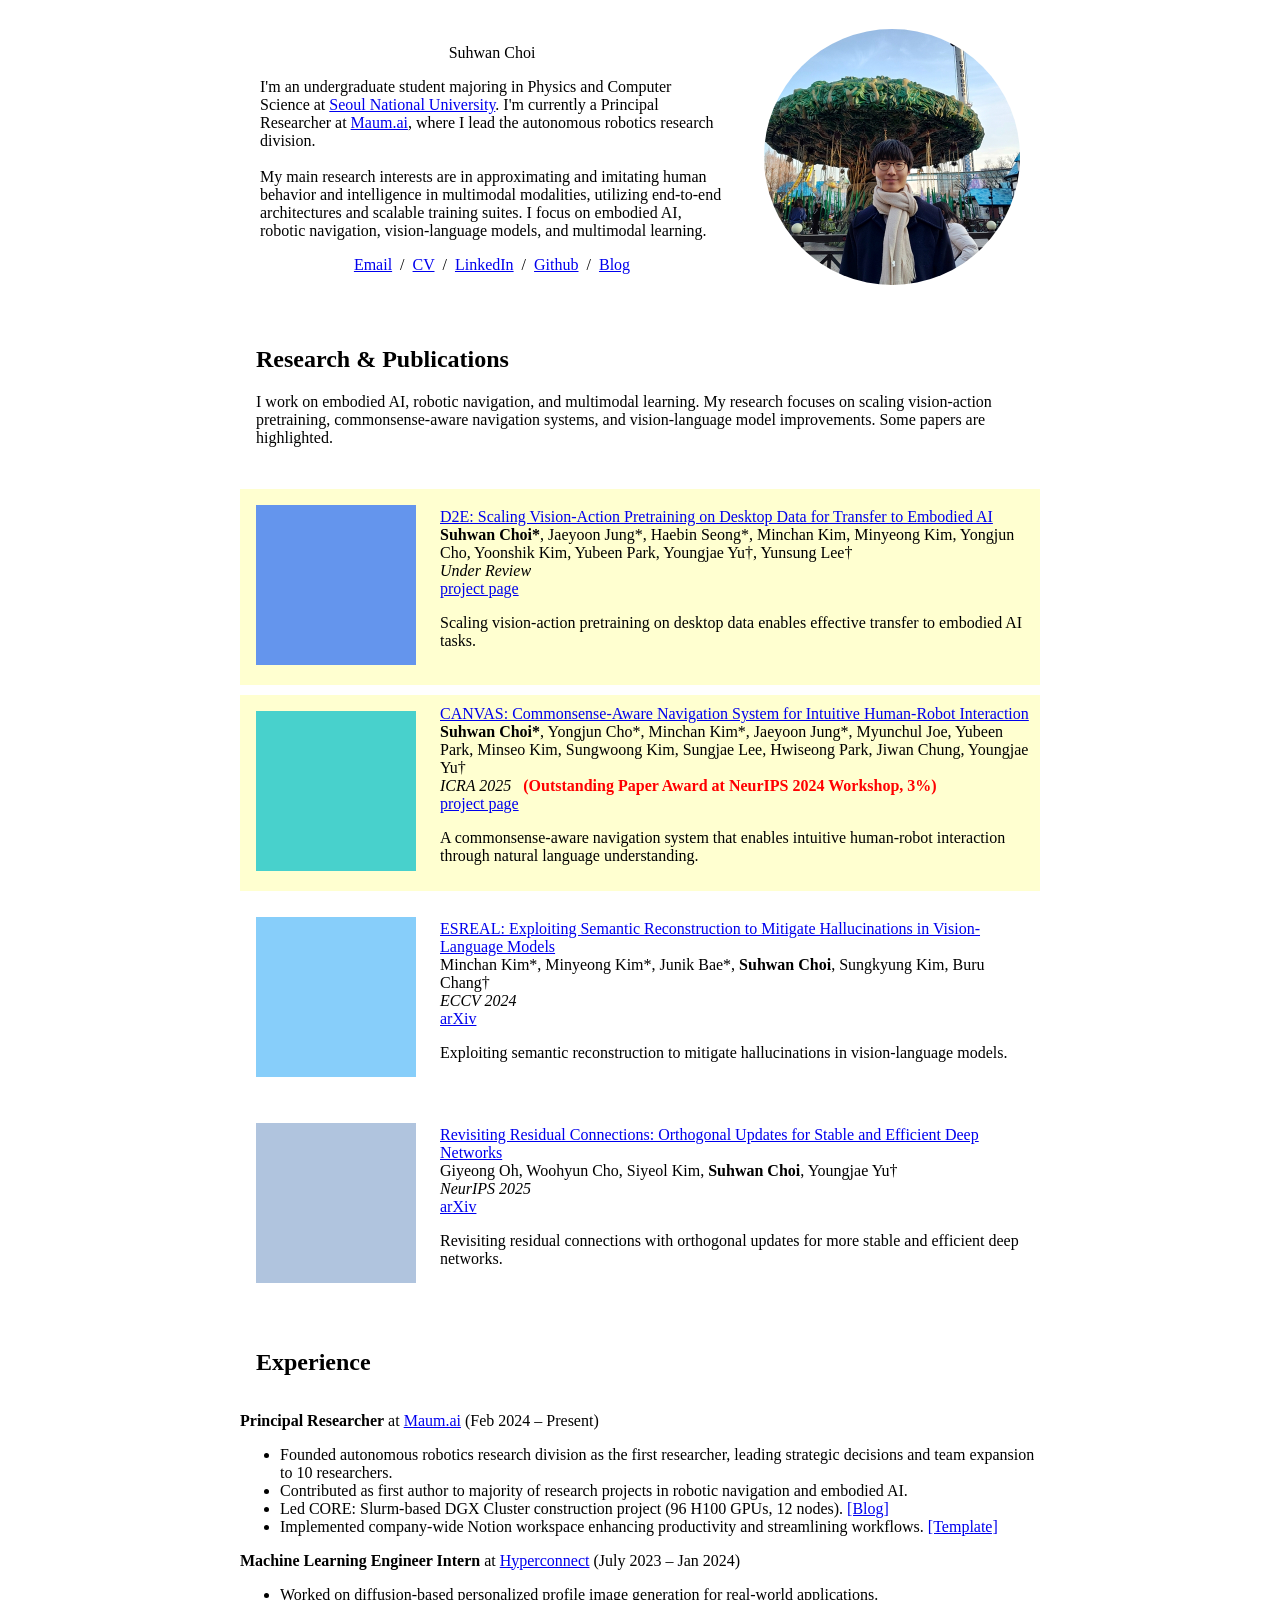
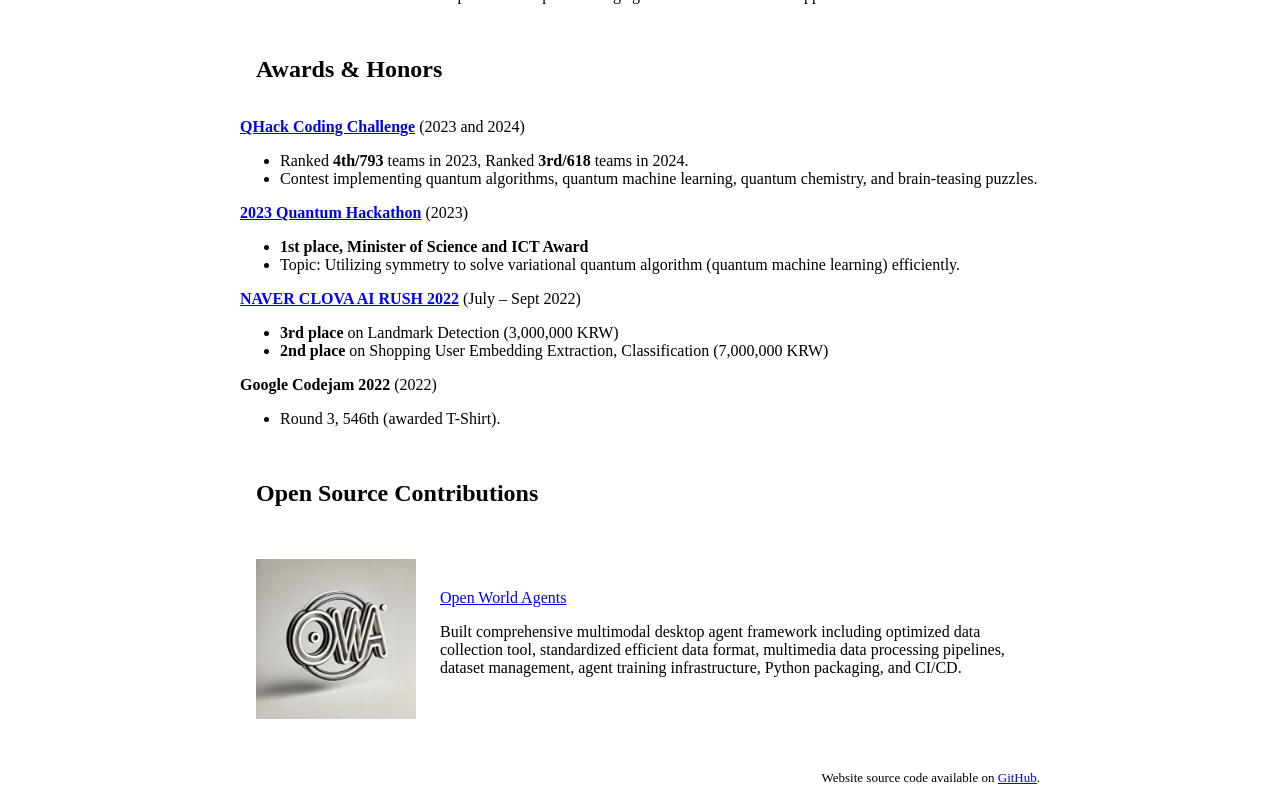
==== index.html @ 8ef985c7 "Initial commit" ====
<!DOCTYPE HTML>
<html lang="en">

<head>
  <meta http-equiv="Content-Type" content="text/html; charset=UTF-8">
  <title>Suhwan Choi</title>
  <meta name="author" content="Suhwan Choi">
  <meta name="viewport" content="width=device-width, initial-scale=1">
  <link rel="shortcut icon" href="images/favicon/favicon.ico" type="image/x-icon">
  <link rel="stylesheet" type="text/css" href="stylesheet.css">
</head>

<body>
  <table
    style="width:100%;max-width:800px;border:0px;border-spacing:0px;border-collapse:separate;margin-right:auto;margin-left:auto;">
    <tbody>
      <tr style="padding:0px">
        <td style="padding:0px">
          <!-- Header Section -->
          <table
            style="width:100%;border:0px;border-spacing:0px;border-collapse:separate;margin-right:auto;margin-left:auto;">
            <tbody>
              <tr style="padding:0px">
                <td style="padding:2.5%;width:63%;vertical-align:middle">
                  <p class="name" style="text-align: center;">Suhwan Choi</p>
                  <p>
                    I'm an undergraduate student majoring in Physics and Computer Science at <a
                      href="https://www.snu.ac.kr/">Seoul National University</a>. I'm currently a Principal Researcher
                    at <a href="https://maum.ai/">Maum.ai</a>, where I lead the autonomous robotics research division.
                    <br><br>
                    My main research interests are in approximating and imitating human behavior and intelligence in
                    multimodal modalities, utilizing end-to-end architectures and scalable training suites. I focus on
                    embodied AI, robotic navigation, vision-language models, and multimodal learning.
                  </p>
                  <p style="text-align:center">
                    <a href="mailto:milkclouds00@gmail.com">Email</a> &nbsp;/&nbsp;
                    <a href="data/suhwan_choi_cv.pdf">CV</a> &nbsp;/&nbsp;
                    <a href="https://www.linkedin.com/in/suhwan-choi-5a0461204/">LinkedIn</a> &nbsp;/&nbsp;
                    <a href="https://github.com/MilkClouds">Github</a> &nbsp;/&nbsp;
                    <a href="https://milkclouds.work">Blog</a>
                  </p>
                </td>
                <td style="padding:2.5%;width:37%;max-width:37%">
                  <a href="images/suhwan_choi.jpg"><img
                      style="width:100%;max-width:100%;object-fit: cover; border-radius: 50%;" alt="profile photo"
                      src="images/suhwan_choi.jpg" class="hoverZoomLink"></a>
                </td>
              </tr>
            </tbody>
          </table>

          <!-- Research Section Header -->
          <table
            style="width:100%;border:0px;border-spacing:0px;border-collapse:separate;margin-right:auto;margin-left:auto;">
            <tbody>
              <tr>
                <td style="padding:16px;width:100%;vertical-align:middle">
                  <h2>Research & Publications</h2>
                  <p>
                    I work on embodied AI, robotic navigation, and multimodal learning. My research focuses on scaling
                    vision-action pretraining, commonsense-aware navigation systems, and vision-language model
                    improvements. Some papers are <span class="highlight">highlighted</span>.
                  </p>
                </td>
              </tr>
            </tbody>
          </table>

          <!-- Publications Table -->
          <table
            style="width:100%;border:0px;border-spacing:0px 10px;border-collapse:separate;margin-right:auto;margin-left:auto;">
            <tbody>

              <!-- D2E Publication -->
              <tr bgcolor="#ffffd0">
                <td style="padding:16px;width:20%;vertical-align:middle">
                  <img src='images/d2e.jpg' width="160" alt="D2E">
                </td>
                <td style="padding:8px;width:80%;vertical-align:middle">
                  <a href="https://worv-ai.github.io/d2e/">
                    <span class="papertitle">D2E: Scaling Vision-Action Pretraining on Desktop Data for Transfer to
                      Embodied AI</span>
                  </a>
                  <br>
                  <strong>Suhwan Choi*</strong>, Jaeyoon Jung*, Haebin Seong*, Minchan Kim, Minyeong Kim, Yongjun Cho,
                  Yoonshik Kim, Yubeen Park, Youngjae Yu†, Yunsung Lee†
                  <br>
                  <em>Under Review</em>
                  <br>
                  <a href="https://worv-ai.github.io/d2e/">project page</a>
                  <p></p>
                  <p>Scaling vision-action pretraining on desktop data enables effective transfer to embodied AI tasks.
                  </p>
                </td>
              </tr>

              <!-- CANVAS Publication -->
              <tr bgcolor="#ffffd0">
                <td style="padding:16px;width:20%;vertical-align:middle">
                  <img src='images/canvas.jpg' width="160" alt="CANVAS">
                </td>
                <td style="padding:8px;width:80%;vertical-align:middle">
                  <a href="https://worv-ai.github.io/canvas/">
                    <span class="papertitle">CANVAS: Commonsense-Aware Navigation System for Intuitive Human-Robot
                      Interaction</span>
                  </a>
                  <br>
                  <strong>Suhwan Choi*</strong>, Yongjun Cho*, Minchan Kim*, Jaeyoon Jung*, Myunchul Joe, Yubeen Park,
                  Minseo Kim, Sungwoong Kim, Sungjae Lee, Hwiseong Park, Jiwan Chung, Youngjae Yu†
                  <br>
                  <em>ICRA 2025</em> &nbsp; <font color="red"><strong>(Outstanding Paper Award at NeurIPS 2024 Workshop,
                      3%)</strong></font>
                  <br>
                  <a href="https://worv-ai.github.io/canvas/">project page</a>
                  <p></p>
                  <p>A commonsense-aware navigation system that enables intuitive human-robot interaction through
                    natural language understanding.</p>
                </td>
              </tr>

              <!-- ESREAL Publication -->
              <tr>
                <td style="padding:16px;width:20%;vertical-align:middle">
                  <img src='images/esreal.jpg' width="160" alt="ESREAL">
                </td>
                <td style="padding:8px;width:80%;vertical-align:middle">
                  <a href="https://arxiv.org/abs/2403.16167">
                    <span class="papertitle">ESREAL: Exploiting Semantic Reconstruction to Mitigate Hallucinations in
                      Vision-Language Models</span>
                  </a>
                  <br>
                  Minchan Kim*, Minyeong Kim*, Junik Bae*, <strong>Suhwan Choi</strong>, Sungkyung Kim, Buru Chang†
                  <br>
                  <em>ECCV 2024</em>
                  <br>
                  <a href="https://arxiv.org/abs/2403.16167">arXiv</a>
                  <p></p>
                  <p>Exploiting semantic reconstruction to mitigate hallucinations in vision-language models.</p>
                </td>
              </tr>

              <!-- Orthogonal Updates Publication -->
              <tr>
                <td style="padding:16px;width:20%;vertical-align:middle">
                  <img src='images/orthogonal.jpg' width="160" alt="Orthogonal Updates">
                </td>
                <td style="padding:8px;width:80%;vertical-align:middle">
                  <a href="https://arxiv.org/abs/2505.11881">
                    <span class="papertitle">Revisiting Residual Connections: Orthogonal Updates for Stable and
                      Efficient Deep Networks</span>
                  </a>
                  <br>
                  Giyeong Oh, Woohyun Cho, Siyeol Kim, <strong>Suhwan Choi</strong>, Youngjae Yu†
                  <br>
                  <em>NeurIPS 2025</em>
                  <br>
                  <a href="https://arxiv.org/abs/2505.11881">arXiv</a>
                  <p></p>
                  <p>Revisiting residual connections with orthogonal updates for more stable and efficient deep
                    networks.</p>
                </td>
              </tr>

            </tbody>
          </table>

          <!-- Experience Section -->
          <table
            style="width:100%;border:0px;border-spacing:0px;border-collapse:separate;margin-right:auto;margin-left:auto;">
            <tbody>
              <tr>
                <td style="padding:16px;width:100%;vertical-align:middle">
                  <h2>Experience</h2>
                </td>
              </tr>
            </tbody>
          </table>

          <table
            style="width:100%;border:0px;border-spacing:0px;border-collapse:separate;margin-right:auto;margin-left:auto;">
            <tbody>
              <tr>
                <td style="padding:0px;width:100%;vertical-align:middle">
                  <strong>Principal Researcher</strong> at <a href="https://maum.ai/">Maum.ai</a> (Feb 2024 – Present)
                  <ul>
                    <li>Founded autonomous robotics research division as the first researcher, leading strategic
                      decisions and team expansion to 10 researchers.</li>
                    <li>Contributed as first author to majority of research projects in robotic navigation and embodied
                      AI.</li>
                    <li>Led CORE: Slurm-based DGX Cluster construction project (96 H100 GPUs, 12 nodes). <a
                        href="https://worv.ghost.io/core-construction/">[Blog]</a></li>
                    <li>Implemented company-wide Notion workspace enhancing productivity and streamlining workflows. <a
                        href="https://milkclouds.notion.site/DBs-template-1816b908318e809e9f93ecbfe7d4ca86">[Template]</a>
                    </li>
                  </ul>
                </td>
              </tr>
              <tr>
                <td style="padding:0px;width:100%;vertical-align:middle">
                  <strong>Machine Learning Engineer Intern</strong> at <a
                    href="https://hyperconnect.com/">Hyperconnect</a> (July 2023 – Jan 2024)
                  <ul>
                    <li>Worked on diffusion-based personalized profile image generation for real-world applications.
                    </li>
                  </ul>
                </td>
              </tr>
            </tbody>
          </table>

          <!-- Awards Section -->
          <table
            style="width:100%;border:0px;border-spacing:0px;border-collapse:separate;margin-right:auto;margin-left:auto;">
            <tbody>
              <tr>
                <td style="padding:16px;width:100%;vertical-align:middle">
                  <h2>Awards & Honors</h2>
                </td>
              </tr>
            </tbody>
          </table>

          <table
            style="width:100%;border:0px;border-spacing:0px;border-collapse:separate;margin-right:auto;margin-left:auto;">
            <tbody>
              <tr>
                <td style="padding:0px;width:100%;vertical-align:middle">
                  <strong><a href="https://qhack.ai">QHack Coding Challenge</a></strong> (2023 and 2024)
                  <ul>
                    <li>Ranked <strong>4th/793</strong> teams in 2023, Ranked <strong>3rd/618</strong> teams in 2024.
                    </li>
                    <li>Contest implementing quantum algorithms, quantum machine learning, quantum chemistry, and
                      brain-teasing puzzles.</li>
                  </ul>
                </td>
              </tr>
              <tr>
                <td style="padding:0px;width:100%;vertical-align:middle">
                  <strong><a href="https://qhackathon.kr/">2023 Quantum Hackathon</a></strong> (2023)
                  <ul>
                    <li><strong>1st place, Minister of Science and ICT Award</strong></li>
                    <li>Topic: Utilizing symmetry to solve variational quantum algorithm (quantum machine learning)
                      efficiently.</li>
                  </ul>
                </td>
              </tr>
              <tr>
                <td style="padding:0px;width:100%;vertical-align:middle">
                  <strong><a href="https://campaign.naver.com/clova_airush/">NAVER CLOVA AI RUSH 2022</a></strong> (July
                  – Sept 2022)
                  <ul>
                    <li><strong>3rd place</strong> on Landmark Detection (3,000,000 KRW)</li>
                    <li><strong>2nd place</strong> on Shopping User Embedding Extraction, Classification (7,000,000 KRW)
                    </li>
                  </ul>
                </td>
              </tr>
              <tr>
                <td style="padding:0px;width:100%;vertical-align:middle">
                  <strong>Google Codejam 2022</strong> (2022)
                  <ul>
                    <li>Round 3, 546th (awarded T-Shirt).</li>
                  </ul>
                </td>
              </tr>
            </tbody>
          </table>

          <!-- Open Source Contributions Section -->
          <table
            style="width:100%;border:0px;border-spacing:0px;border-collapse:separate;margin-right:auto;margin-left:auto;">
            <tbody>
              <tr>
                <td style="padding:16px;width:100%;vertical-align:middle">
                  <h2>Open Source Contributions</h2>
                </td>
              </tr>
            </tbody>
          </table>

          <table
            style="width:100%;border:0px;border-spacing:0px;border-collapse:separate;margin-right:auto;margin-left:auto;">
            <tbody>
              <tr>
                <td style="padding:16px;width:20%;vertical-align:middle">
                  <a href="https://github.com/open-world-agents"><img src='images/owa-logo.jpg' width="160"
                      alt="Open World Agents"></a>
                </td>
                <td style="padding:8px;width:80%;vertical-align:middle">
                  <a href="https://github.com/open-world-agents">
                    <span class="papertitle">Open World Agents</span>
                  </a>
                  <br>
                  <p>Built comprehensive multimodal desktop agent framework including optimized data collection tool,
                    standardized efficient data format, multimedia data processing pipelines, dataset management, agent
                    training infrastructure, Python packaging, and CI/CD.</p>
                </td>
              </tr>
            </tbody>
          </table>



          <!-- Footer -->
          <table
            style="width:100%;border:0px;border-spacing:0px;border-collapse:separate;margin-right:auto;margin-left:auto;">
            <tbody>
              <tr>
                <td style="padding:0px">
                  <br>
                  <p style="text-align:right;font-size:small;">
                    Website source code available on <a href="https://github.com/MilkClouds/suhwanchoi.me">GitHub</a>.
                  </p>
                </td>
              </tr>
            </tbody>
          </table>

        </td>
      </tr>
    </tbody>
  </table>
</body>

</html>
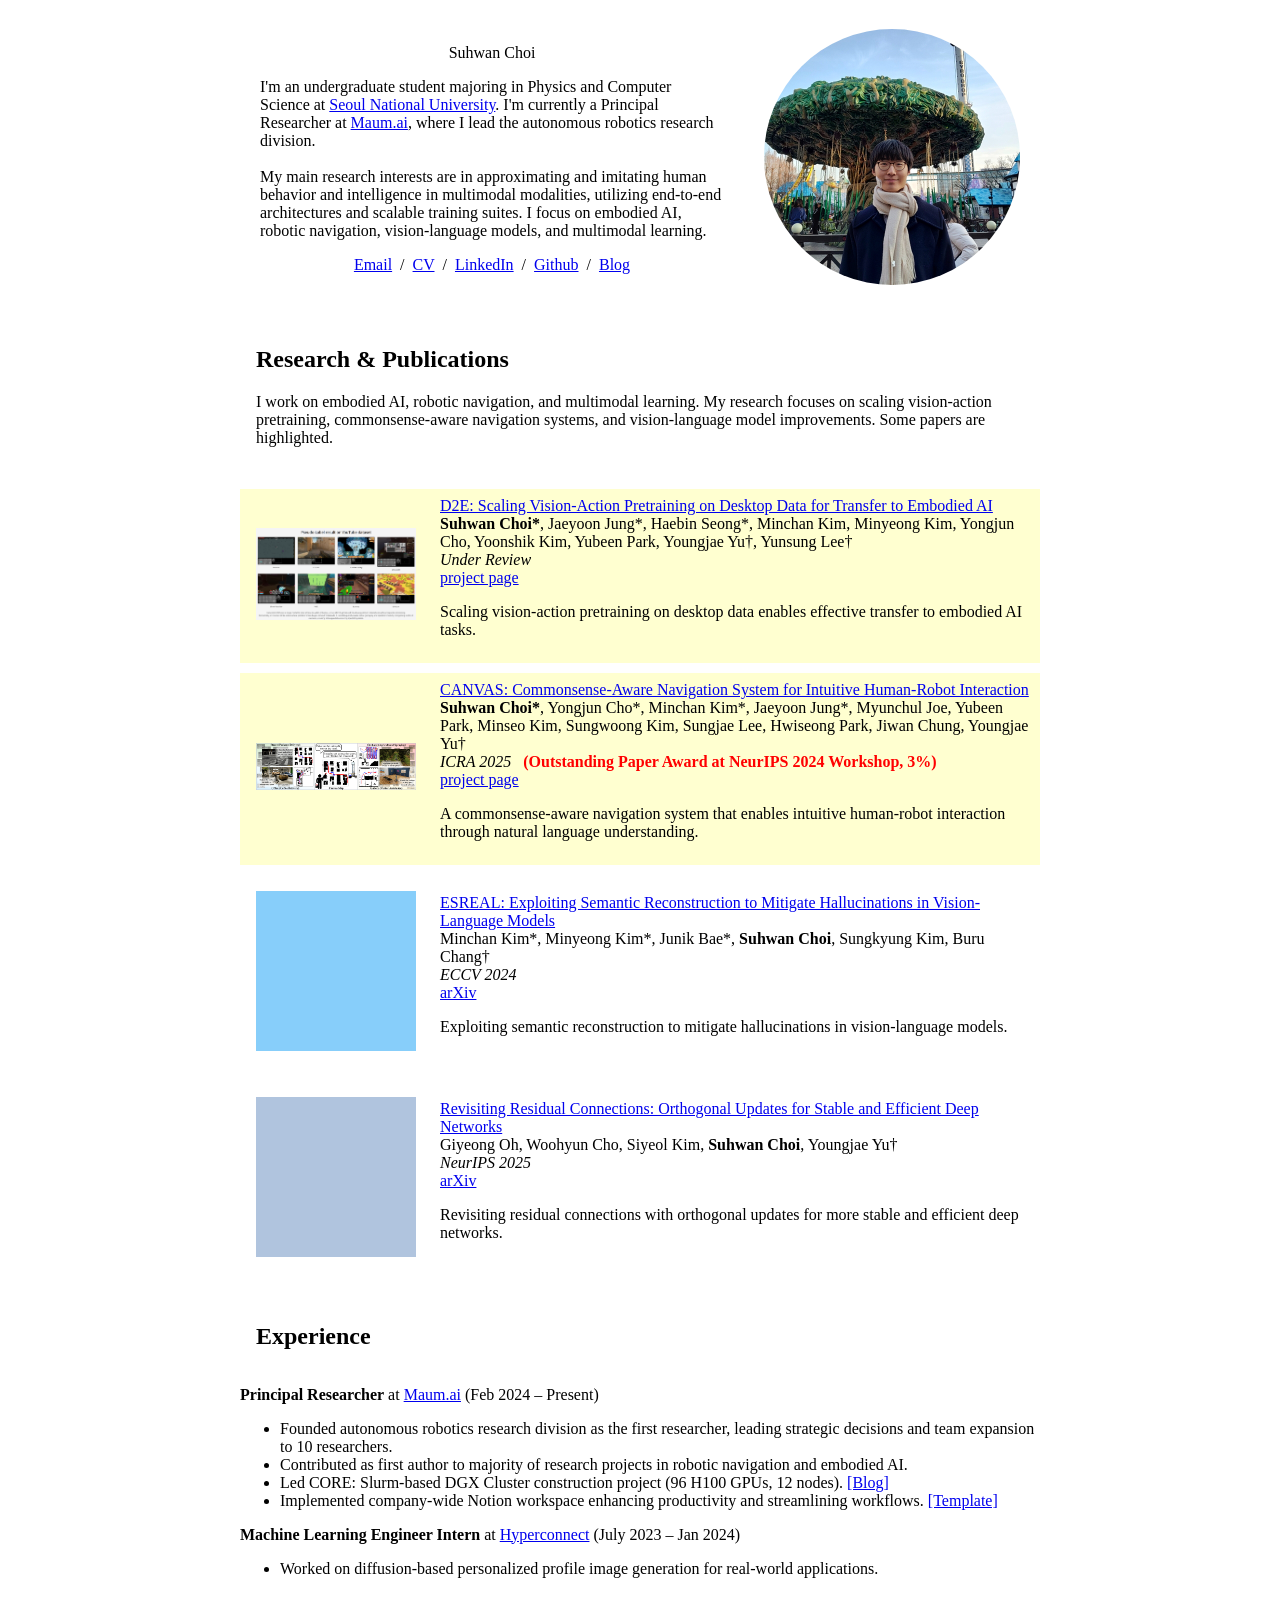
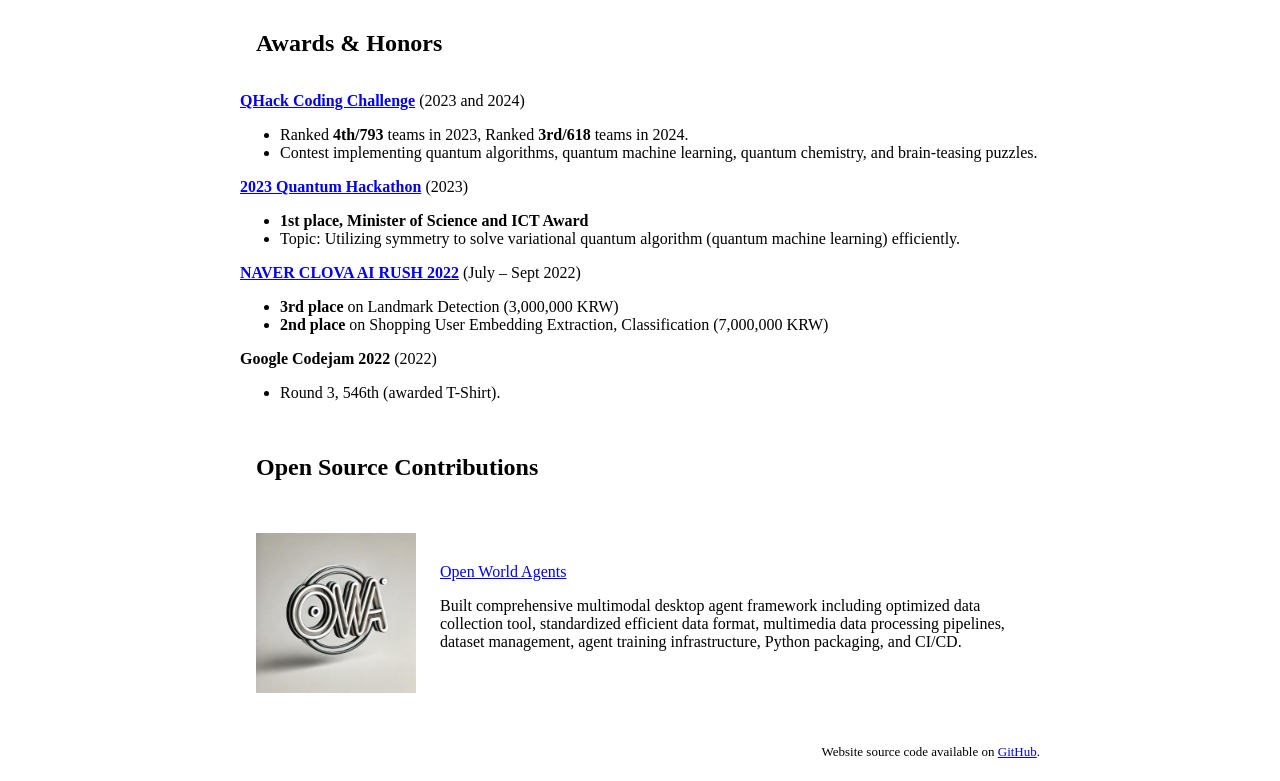
==== commit 995f83aa: "Add new media files and update image references in index.html" ====
--- a/index.html
+++ b/index.html
@@ -74,7 +74,7 @@
               <!-- D2E Publication -->
               <tr bgcolor="#ffffd0">
                 <td style="padding:16px;width:20%;vertical-align:middle">
-                  <img src='images/d2e.jpg' width="160" alt="D2E">
+                  <img src='images/d2e.png' width="160" alt="D2E">
                 </td>
                 <td style="padding:8px;width:80%;vertical-align:middle">
                   <a href="https://worv-ai.github.io/d2e/">
@@ -97,7 +97,7 @@
               <!-- CANVAS Publication -->
               <tr bgcolor="#ffffd0">
                 <td style="padding:16px;width:20%;vertical-align:middle">
-                  <img src='images/canvas.jpg' width="160" alt="CANVAS">
+                  <img src='images/canvas.png' width="160" alt="CANVAS">
                 </td>
                 <td style="padding:8px;width:80%;vertical-align:middle">
                   <a href="https://worv-ai.github.io/canvas/">
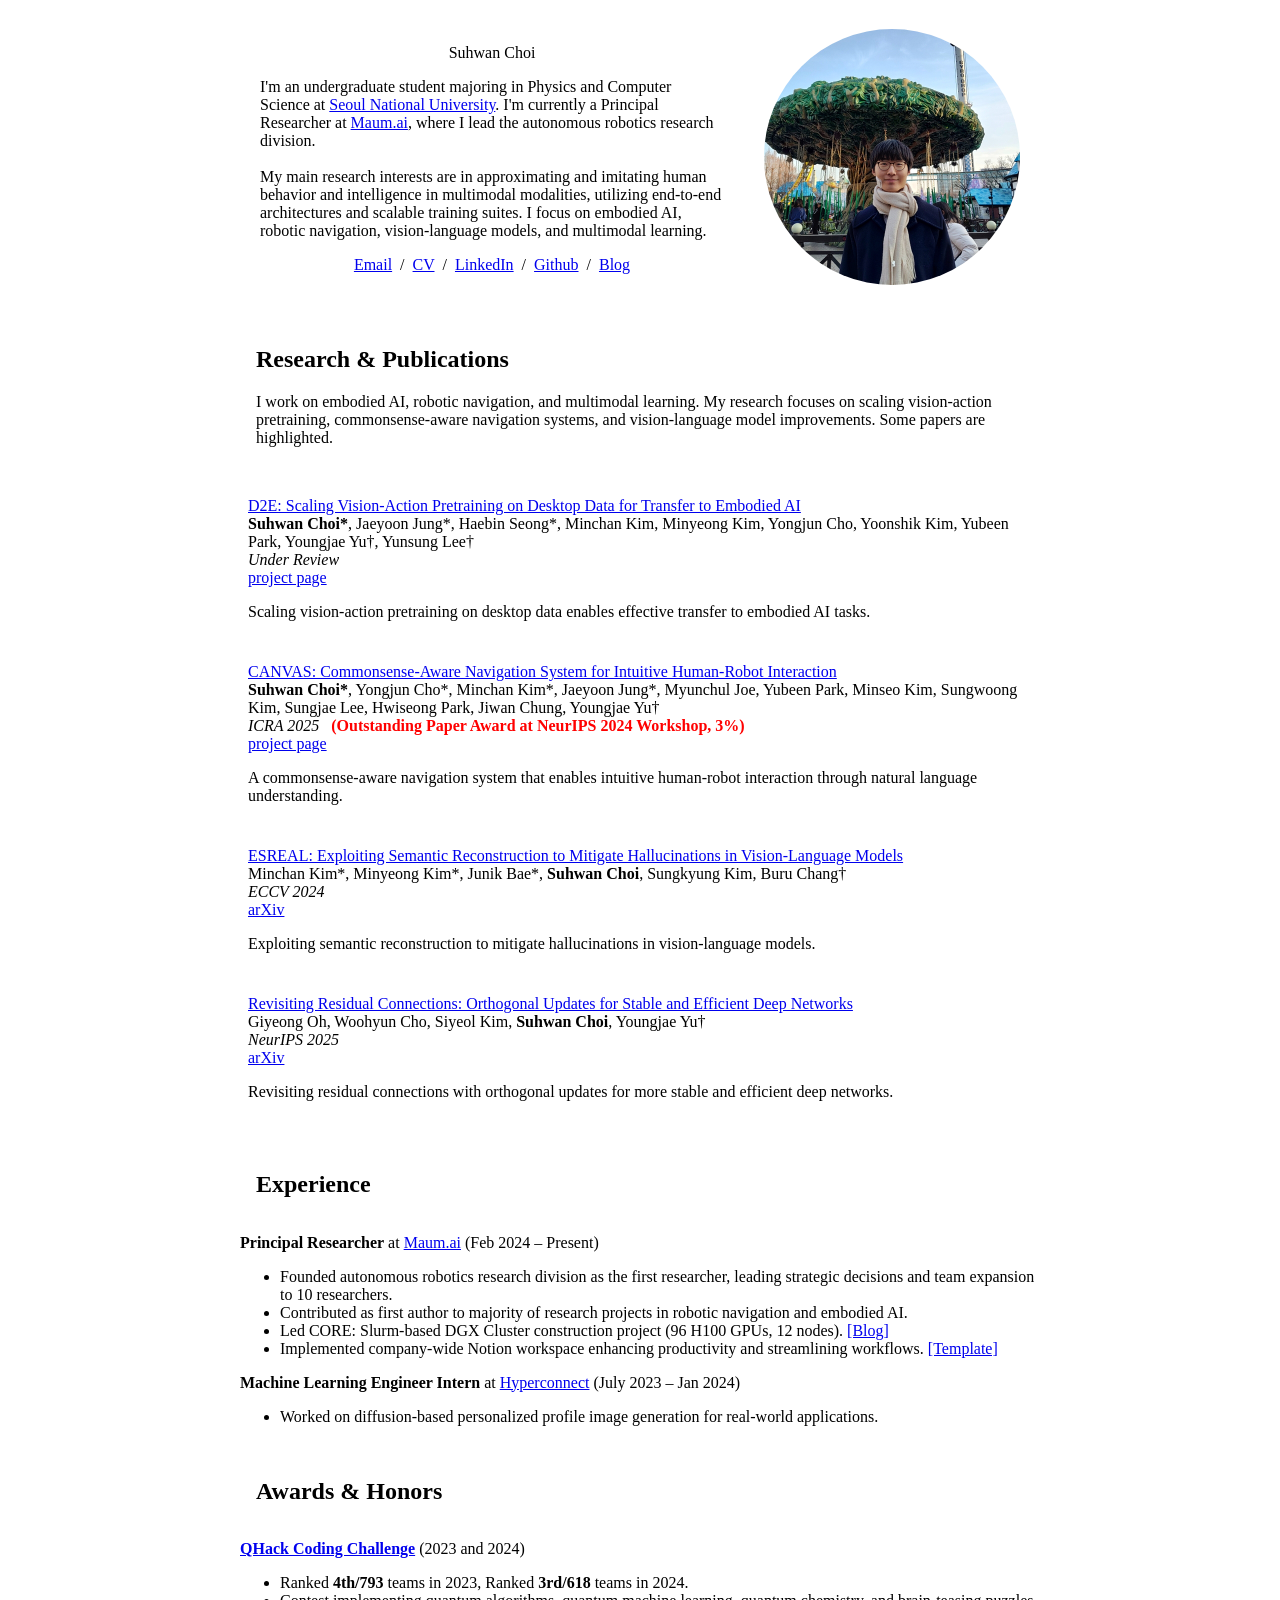
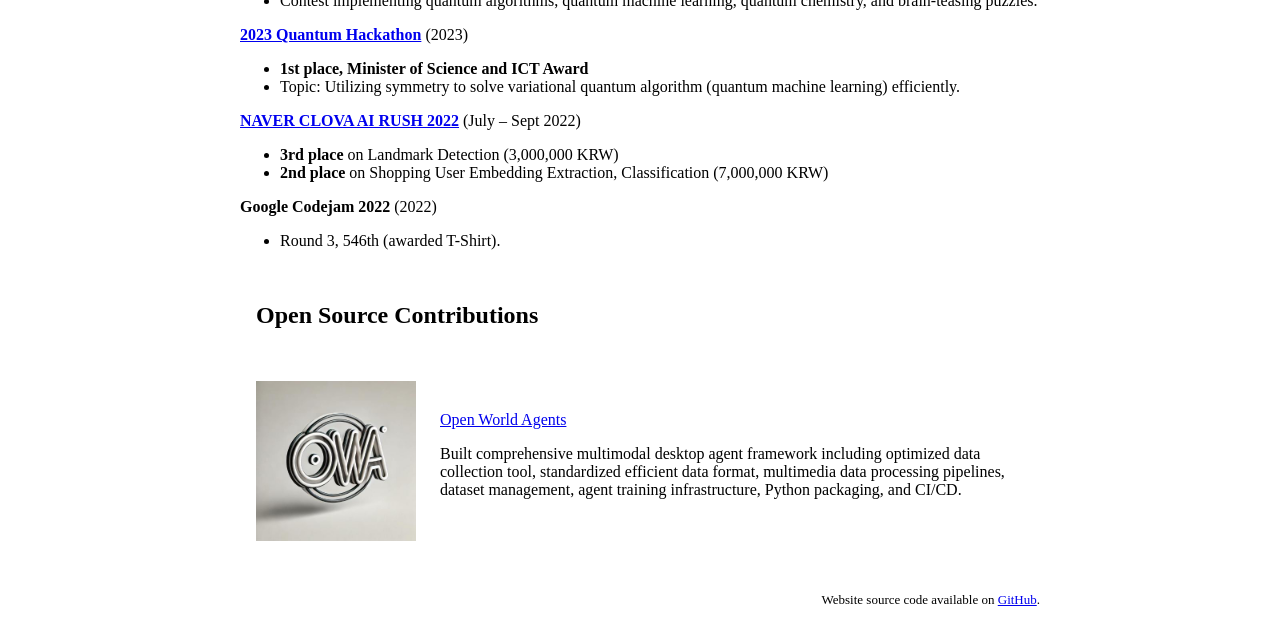
==== commit 2c42fccd: "Refactor publication table layout for improved readability" ====
--- a/index.html
+++ b/index.html
@@ -72,11 +72,8 @@
             <tbody>
 
               <!-- D2E Publication -->
-              <tr bgcolor="#ffffd0">
-                <td style="padding:16px;width:20%;vertical-align:middle">
-                  <img src='images/d2e.png' width="160" alt="D2E">
-                </td>
-                <td style="padding:8px;width:80%;vertical-align:middle">
+              <tr>
+                <td style="padding:8px;width:100%;vertical-align:middle">
                   <a href="https://worv-ai.github.io/d2e/">
                     <span class="papertitle">D2E: Scaling Vision-Action Pretraining on Desktop Data for Transfer to
                       Embodied AI</span>
@@ -95,11 +92,8 @@
               </tr>
 
               <!-- CANVAS Publication -->
-              <tr bgcolor="#ffffd0">
-                <td style="padding:16px;width:20%;vertical-align:middle">
-                  <img src='images/canvas.png' width="160" alt="CANVAS">
-                </td>
-                <td style="padding:8px;width:80%;vertical-align:middle">
+              <tr>
+                <td style="padding:8px;width:100%;vertical-align:middle">
                   <a href="https://worv-ai.github.io/canvas/">
                     <span class="papertitle">CANVAS: Commonsense-Aware Navigation System for Intuitive Human-Robot
                       Interaction</span>
@@ -120,10 +114,7 @@
 
               <!-- ESREAL Publication -->
               <tr>
-                <td style="padding:16px;width:20%;vertical-align:middle">
-                  <img src='images/esreal.jpg' width="160" alt="ESREAL">
-                </td>
-                <td style="padding:8px;width:80%;vertical-align:middle">
+                <td style="padding:8px;width:100%;vertical-align:middle">
                   <a href="https://arxiv.org/abs/2403.16167">
                     <span class="papertitle">ESREAL: Exploiting Semantic Reconstruction to Mitigate Hallucinations in
                       Vision-Language Models</span>
@@ -141,10 +132,7 @@
 
               <!-- Orthogonal Updates Publication -->
               <tr>
-                <td style="padding:16px;width:20%;vertical-align:middle">
-                  <img src='images/orthogonal.jpg' width="160" alt="Orthogonal Updates">
-                </td>
-                <td style="padding:8px;width:80%;vertical-align:middle">
+                <td style="padding:8px;width:100%;vertical-align:middle">
                   <a href="https://arxiv.org/abs/2505.11881">
                     <span class="papertitle">Revisiting Residual Connections: Orthogonal Updates for Stable and
                       Efficient Deep Networks</span>
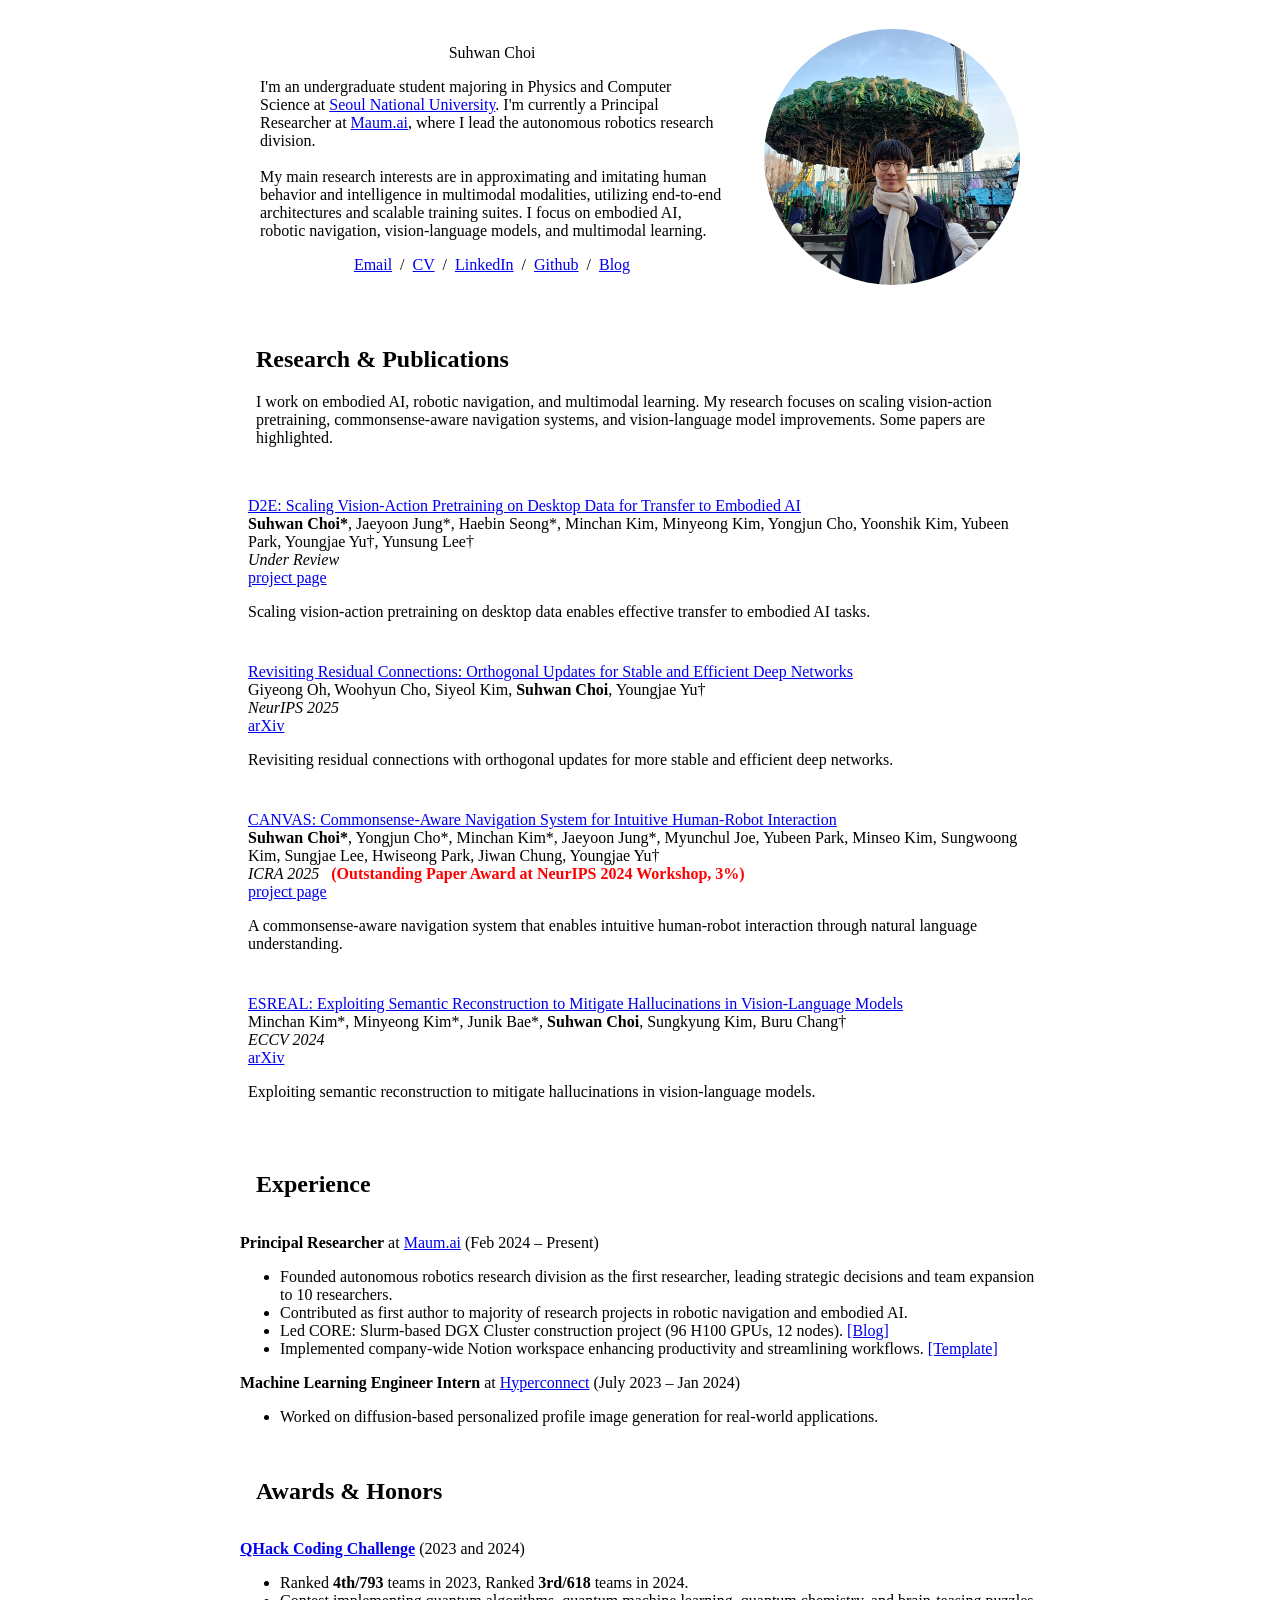
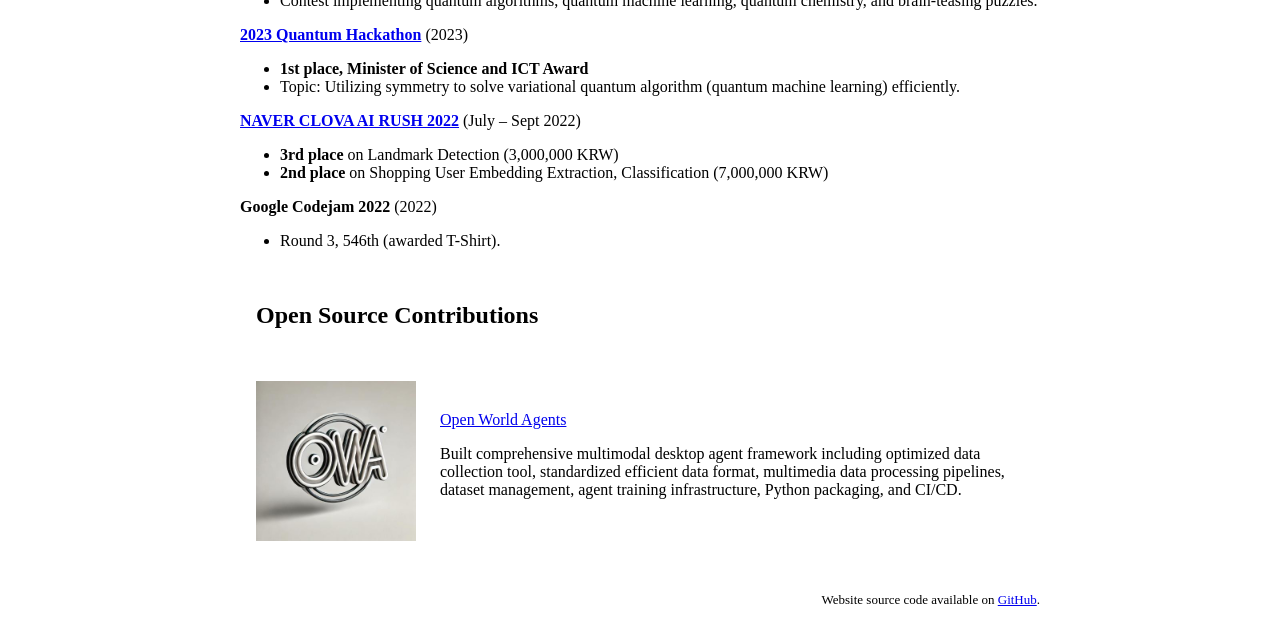
==== commit 9f7a3975: "Add Orthogonal Updates publication to the publications table" ====
--- a/index.html
+++ b/index.html
@@ -91,6 +91,25 @@
                 </td>
               </tr>
 
+              <!-- Orthogonal Updates Publication -->
+              <tr>
+                <td style="padding:8px;width:100%;vertical-align:middle">
+                  <a href="https://arxiv.org/abs/2505.11881">
+                    <span class="papertitle">Revisiting Residual Connections: Orthogonal Updates for Stable and
+                      Efficient Deep Networks</span>
+                  </a>
+                  <br>
+                  Giyeong Oh, Woohyun Cho, Siyeol Kim, <strong>Suhwan Choi</strong>, Youngjae Yu†
+                  <br>
+                  <em>NeurIPS 2025</em>
+                  <br>
+                  <a href="https://arxiv.org/abs/2505.11881">arXiv</a>
+                  <p></p>
+                  <p>Revisiting residual connections with orthogonal updates for more stable and efficient deep
+                    networks.</p>
+                </td>
+              </tr>
+
               <!-- CANVAS Publication -->
               <tr>
                 <td style="padding:8px;width:100%;vertical-align:middle">
@@ -127,25 +146,6 @@
                   <a href="https://arxiv.org/abs/2403.16167">arXiv</a>
                   <p></p>
                   <p>Exploiting semantic reconstruction to mitigate hallucinations in vision-language models.</p>
-                </td>
-              </tr>
-
-              <!-- Orthogonal Updates Publication -->
-              <tr>
-                <td style="padding:8px;width:100%;vertical-align:middle">
-                  <a href="https://arxiv.org/abs/2505.11881">
-                    <span class="papertitle">Revisiting Residual Connections: Orthogonal Updates for Stable and
-                      Efficient Deep Networks</span>
-                  </a>
-                  <br>
-                  Giyeong Oh, Woohyun Cho, Siyeol Kim, <strong>Suhwan Choi</strong>, Youngjae Yu†
-                  <br>
-                  <em>NeurIPS 2025</em>
-                  <br>
-                  <a href="https://arxiv.org/abs/2505.11881">arXiv</a>
-                  <p></p>
-                  <p>Revisiting residual connections with orthogonal updates for more stable and efficient deep
-                    networks.</p>
                 </td>
               </tr>
 
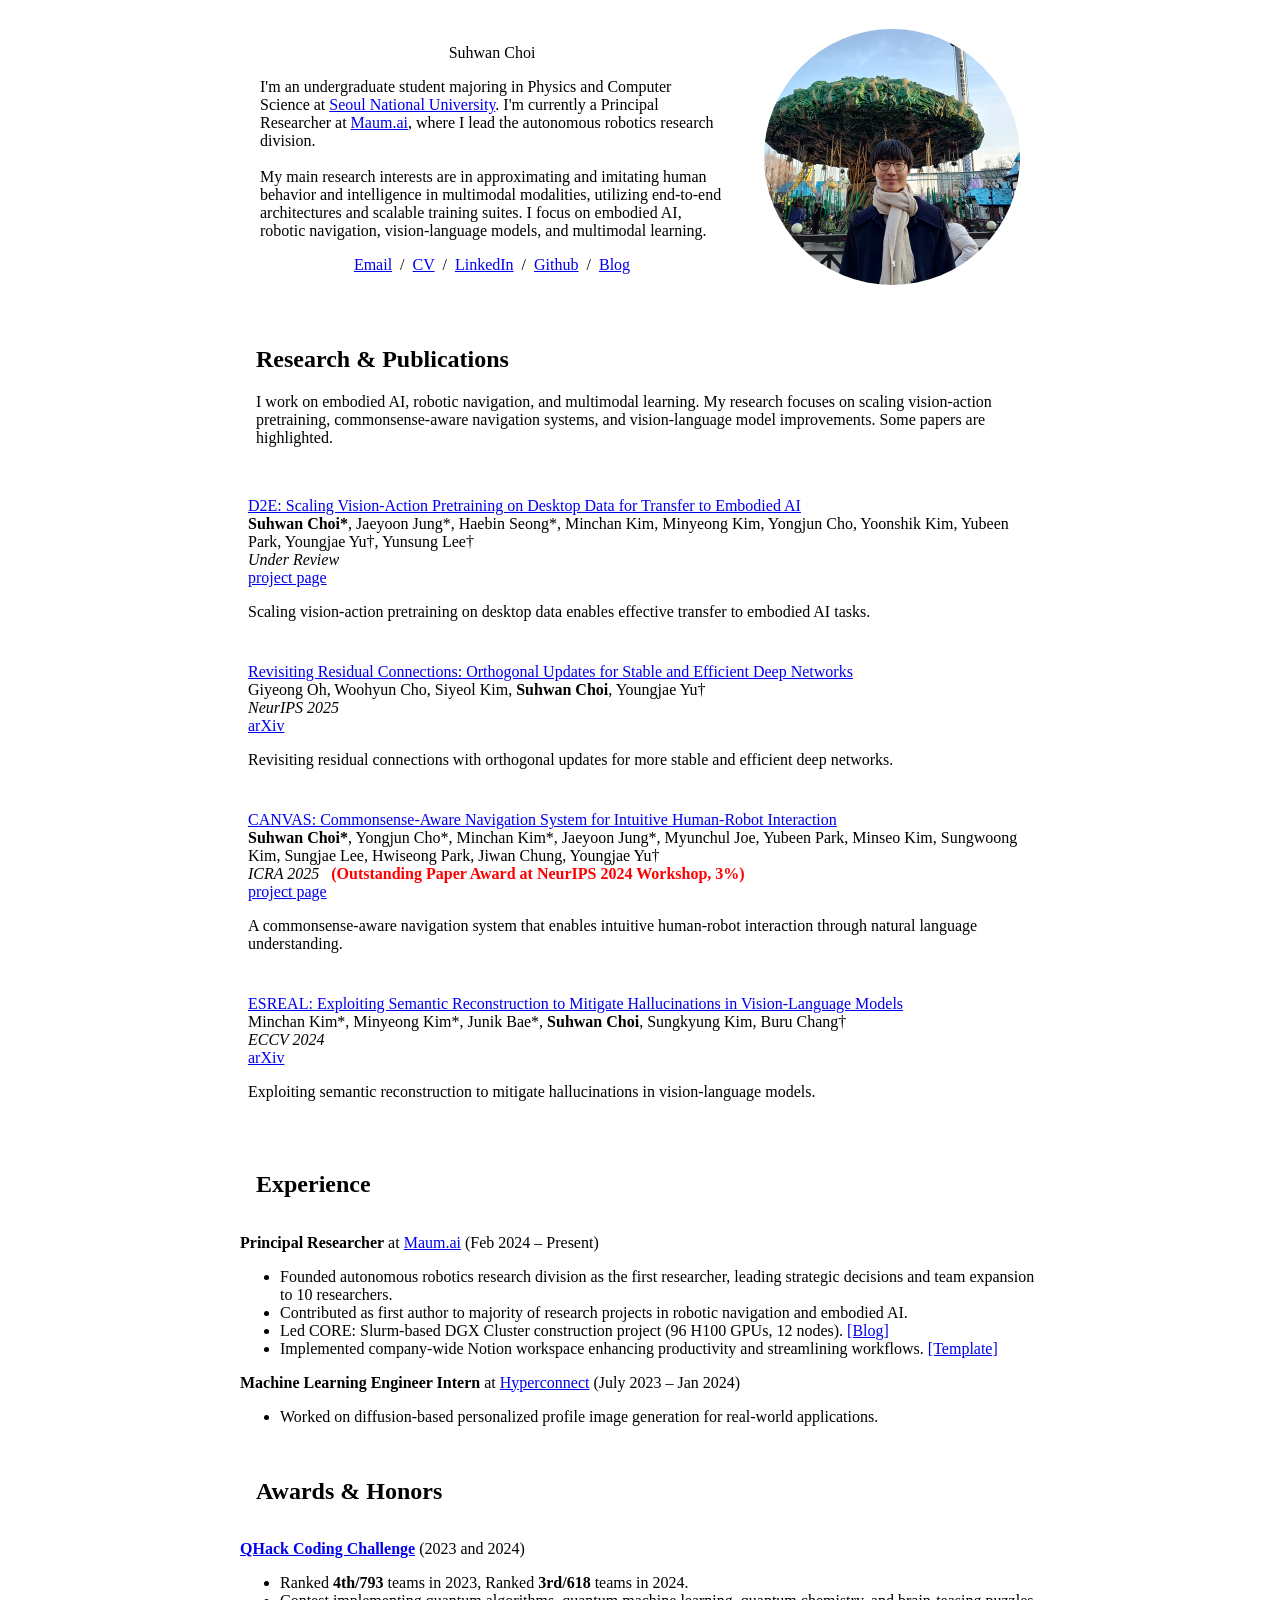
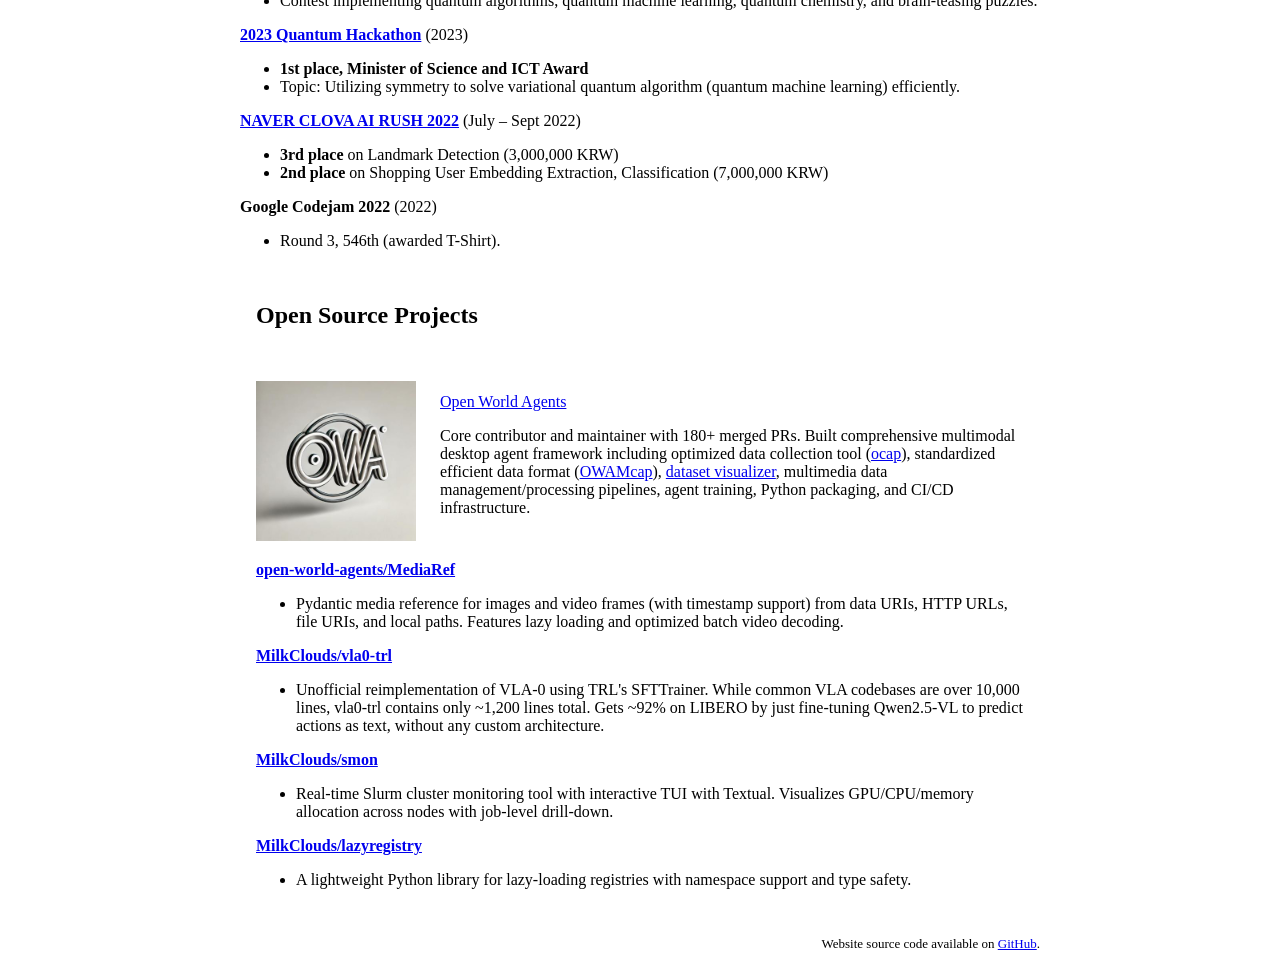
==== commit 6ed36a84: "Update Open Source section in CV: rename header and add detailed project contributions" ====
--- a/index.html
+++ b/index.html
@@ -254,13 +254,13 @@
             </tbody>
           </table>
 
-          <!-- Open Source Contributions Section -->
+          <!-- Open Source Section -->
           <table
             style="width:100%;border:0px;border-spacing:0px;border-collapse:separate;margin-right:auto;margin-left:auto;">
             <tbody>
               <tr>
                 <td style="padding:16px;width:100%;vertical-align:middle">
-                  <h2>Open Source Contributions</h2>
+                  <h2>Open Source Projects</h2>
                 </td>
               </tr>
             </tbody>
@@ -279,15 +279,63 @@
                     <span class="papertitle">Open World Agents</span>
                   </a>
                   <br>
-                  <p>Built comprehensive multimodal desktop agent framework including optimized data collection tool,
-                    standardized efficient data format, multimedia data processing pipelines, dataset management, agent
-                    training infrastructure, Python packaging, and CI/CD.</p>
-                </td>
-              </tr>
-            </tbody>
-          </table>
-
-
+                  <p>Core contributor and maintainer with 180+ merged PRs. Built comprehensive multimodal desktop agent
+                    framework including optimized data collection tool (<a
+                      href="https://github.com/open-world-agents/ocap">ocap</a>), standardized efficient data format (<a
+                      href="https://open-world-agents.github.io/open-world-agents/data/technical-reference/format-guide/">OWAMcap</a>),
+                    <a href="https://github.com/open-world-agents/owa-dataset-visualizer">dataset visualizer</a>,
+                    multimedia data management/processing pipelines, agent training, Python packaging, and CI/CD
+                    infrastructure.
+                  </p>
+                </td>
+              </tr>
+            </tbody>
+          </table>
+
+          <table
+            style="width:100%;border:0px;border-spacing:0px;border-collapse:separate;margin-right:auto;margin-left:auto;">
+            <tbody>
+              <tr>
+                <td style="padding:0px 16px;width:100%;vertical-align:middle">
+                  <strong><a
+                      href="https://github.com/open-world-agents/MediaRef">open-world-agents/MediaRef</a></strong>
+                  <ul>
+                    <li>Pydantic media reference for images and video frames (with timestamp support) from data URIs,
+                      HTTP URLs, file URIs, and local paths. Features lazy loading and optimized batch video decoding.
+                    </li>
+                  </ul>
+                </td>
+              </tr>
+              <tr>
+                <td style="padding:0px 16px;width:100%;vertical-align:middle">
+                  <strong><a href="https://github.com/MilkClouds/vla0-trl">MilkClouds/vla0-trl</a></strong>
+                  <ul>
+                    <li>Unofficial reimplementation of VLA-0 using TRL's SFTTrainer. While common VLA codebases are over
+                      10,000 lines, vla0-trl contains only ~1,200 lines total. Gets ~92% on LIBERO by just fine-tuning
+                      Qwen2.5-VL to predict actions as text, without any custom architecture.</li>
+                  </ul>
+                </td>
+              </tr>
+              <tr>
+                <td style="padding:0px 16px;width:100%;vertical-align:middle">
+                  <strong><a href="https://github.com/MilkClouds/smon">MilkClouds/smon</a></strong>
+                  <ul>
+                    <li>Real-time Slurm cluster monitoring tool with interactive TUI with Textual. Visualizes
+                      GPU/CPU/memory allocation across nodes with job-level drill-down.</li>
+                  </ul>
+                </td>
+              </tr>
+              <tr>
+                <td style="padding:0px 16px;width:100%;vertical-align:middle">
+                  <strong><a href="https://github.com/MilkClouds/lazyregistry">MilkClouds/lazyregistry</a></strong>
+                  <ul>
+                    <li>A lightweight Python library for lazy-loading registries with namespace support and type safety.
+                    </li>
+                  </ul>
+                </td>
+              </tr>
+            </tbody>
+          </table>
 
           <!-- Footer -->
           <table
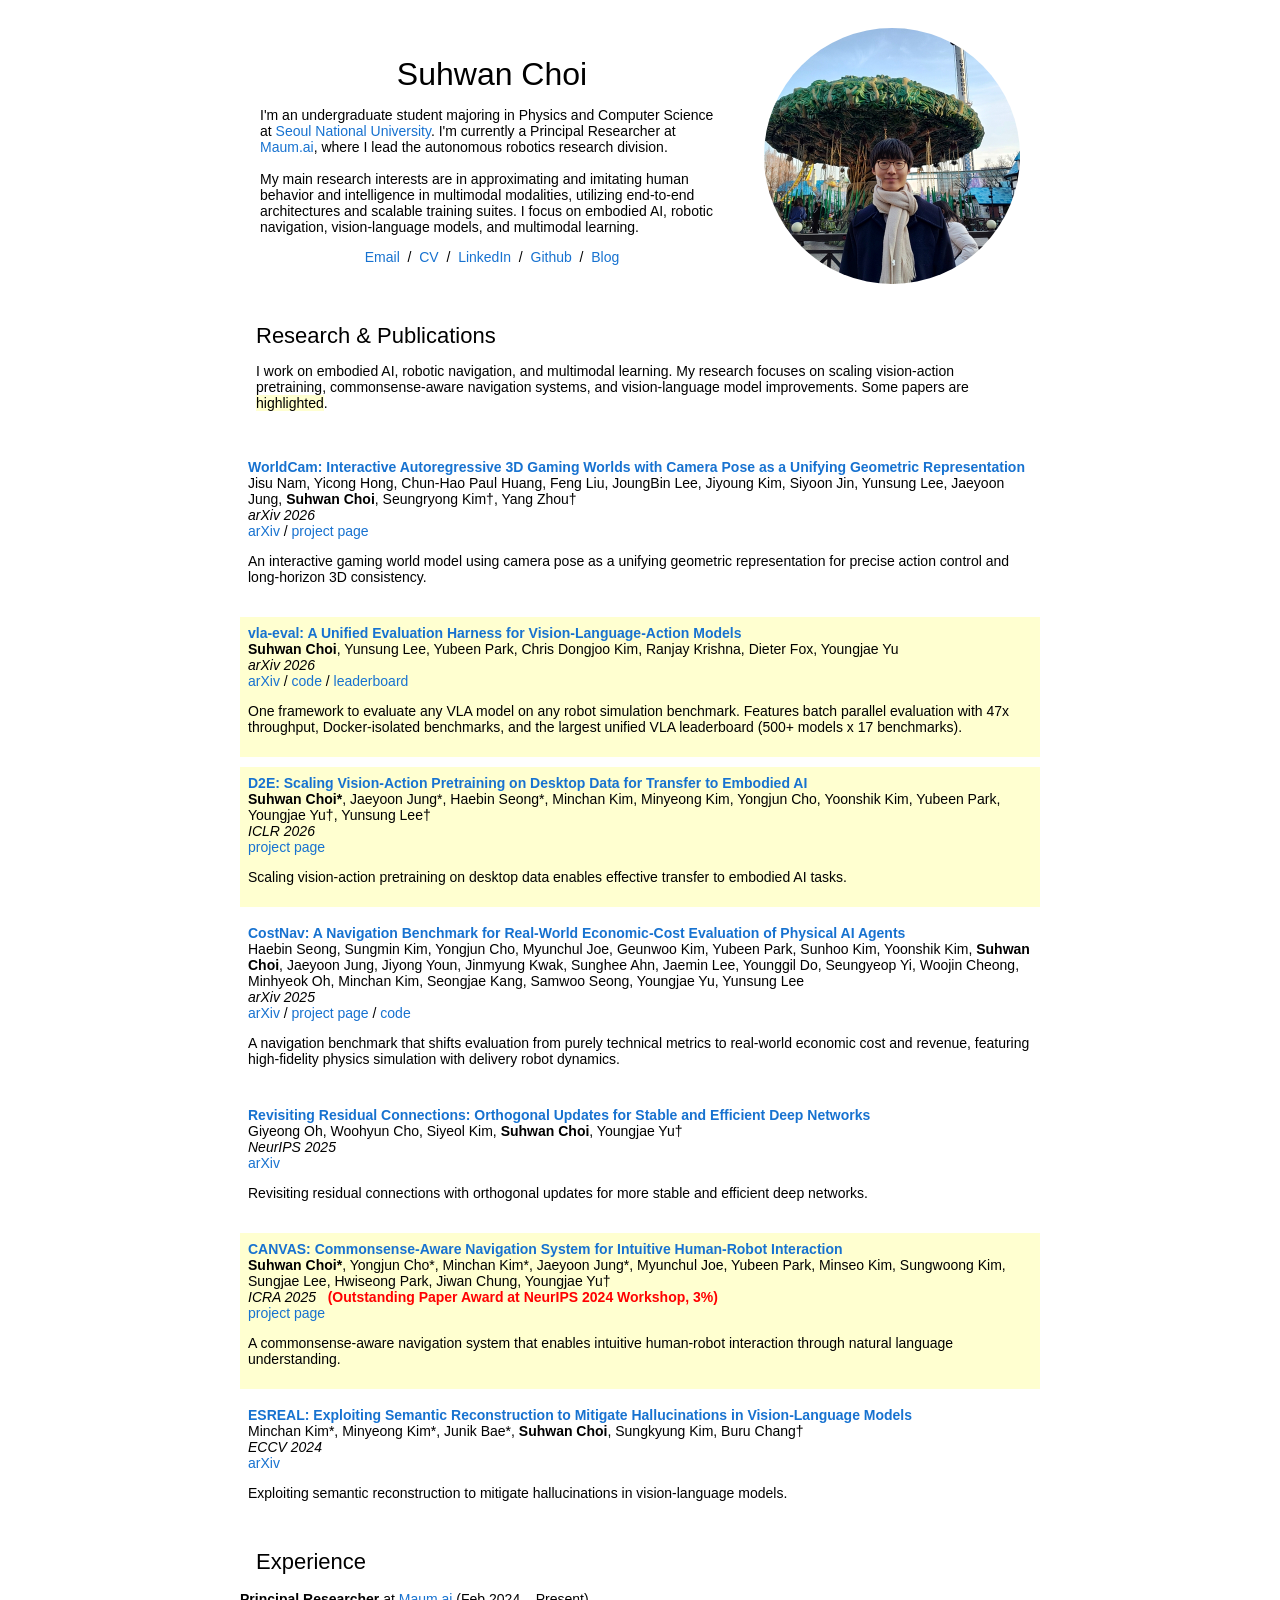
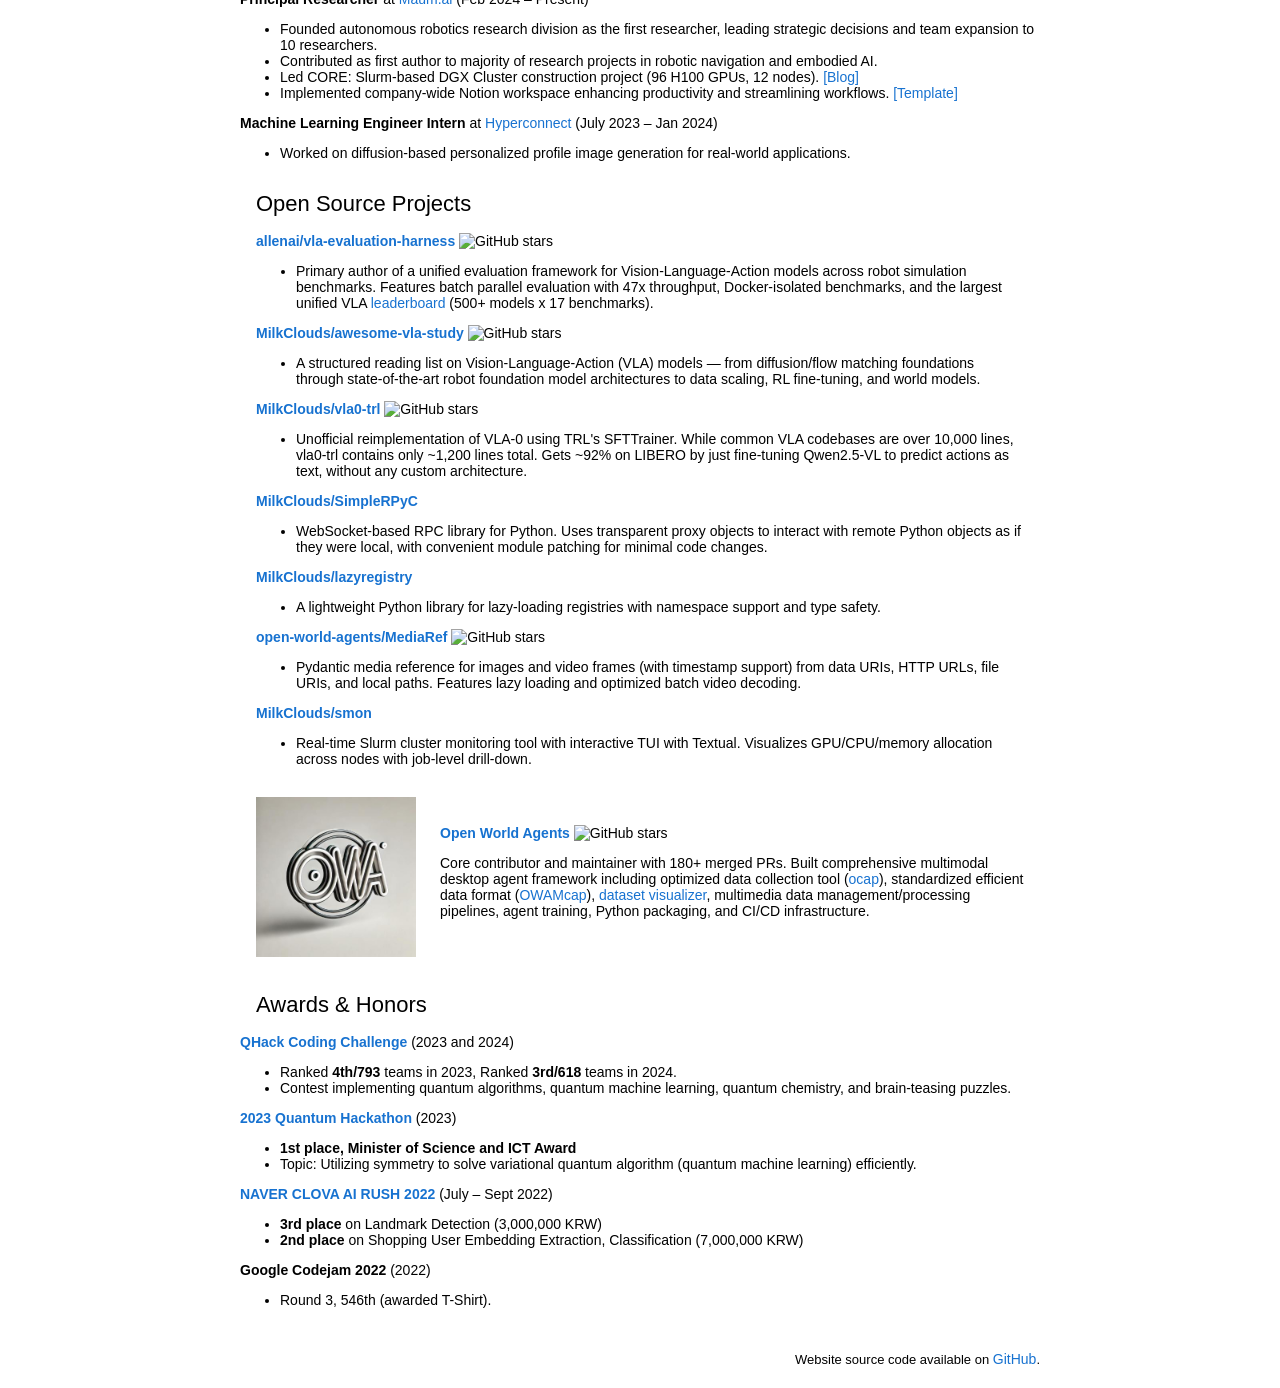
==== commit 9e16af40: "Update index.html and stylesheet.css: add new publications and enhance highlight styles" ====
--- a/index.html
+++ b/index.html
@@ -71,8 +71,48 @@
             style="width:100%;border:0px;border-spacing:0px 10px;border-collapse:separate;margin-right:auto;margin-left:auto;">
             <tbody>
 
+              <!-- WorldCam Publication -->
+              <tr>
+                <td style="padding:8px;width:100%;vertical-align:middle">
+                  <a href="https://cvlab-kaist.github.io/WorldCam/">
+                    <span class="papertitle">WorldCam: Interactive Autoregressive 3D Gaming Worlds with Camera Pose as a Unifying Geometric Representation</span>
+                  </a>
+                  <br>
+                  Jisu Nam, Yicong Hong, Chun-Hao Paul Huang, Feng Liu, JoungBin Lee, Jiyoung Kim, Siyoon Jin, Yunsung Lee, Jaeyoon Jung, <strong>Suhwan Choi</strong>, Seungryong Kim&dagger;, Yang Zhou&dagger;
+                  <br>
+                  <em>arXiv 2026</em>
+                  <br>
+                  <a href="https://arxiv.org/abs/2603.16871">arXiv</a>
+                  /
+                  <a href="https://cvlab-kaist.github.io/WorldCam/">project page</a>
+                  <p></p>
+                  <p>An interactive gaming world model using camera pose as a unifying geometric representation for precise action control and long-horizon 3D consistency.</p>
+                </td>
+              </tr>
+
+              <!-- vla-eval Publication -->
+              <tr class="highlight">
+                <td style="padding:8px;width:100%;vertical-align:middle">
+                  <a href="https://arxiv.org/abs/2603.13966">
+                    <span class="papertitle">vla-eval: A Unified Evaluation Harness for Vision-Language-Action Models</span>
+                  </a>
+                  <br>
+                  <strong>Suhwan Choi</strong>, Yunsung Lee, Yubeen Park, Chris Dongjoo Kim, Ranjay Krishna, Dieter Fox, Youngjae Yu
+                  <br>
+                  <em>arXiv 2026</em>
+                  <br>
+                  <a href="https://arxiv.org/abs/2603.13966">arXiv</a>
+                  /
+                  <a href="https://github.com/allenai/vla-evaluation-harness">code</a>
+                  /
+                  <a href="https://allenai.github.io/vla-evaluation-harness/leaderboard/">leaderboard</a>
+                  <p></p>
+                  <p>One framework to evaluate any VLA model on any robot simulation benchmark. Features batch parallel evaluation with 47x throughput, Docker-isolated benchmarks, and the largest unified VLA leaderboard (500+ models x 17 benchmarks).</p>
+                </td>
+              </tr>
+
               <!-- D2E Publication -->
-              <tr>
+              <tr class="highlight">
                 <td style="padding:8px;width:100%;vertical-align:middle">
                   <a href="https://worv-ai.github.io/d2e/">
                     <span class="papertitle">D2E: Scaling Vision-Action Pretraining on Desktop Data for Transfer to
@@ -82,12 +122,33 @@
                   <strong>Suhwan Choi*</strong>, Jaeyoon Jung*, Haebin Seong*, Minchan Kim, Minyeong Kim, Yongjun Cho,
                   Yoonshik Kim, Yubeen Park, Youngjae Yu†, Yunsung Lee†
                   <br>
-                  <em>Under Review</em>
+                  <em>ICLR 2026</em>
                   <br>
                   <a href="https://worv-ai.github.io/d2e/">project page</a>
                   <p></p>
                   <p>Scaling vision-action pretraining on desktop data enables effective transfer to embodied AI tasks.
                   </p>
+                </td>
+              </tr>
+
+              <!-- CostNav Publication -->
+              <tr>
+                <td style="padding:8px;width:100%;vertical-align:middle">
+                  <a href="https://worv-ai.github.io/costnav/">
+                    <span class="papertitle">CostNav: A Navigation Benchmark for Real-World Economic-Cost Evaluation of Physical AI Agents</span>
+                  </a>
+                  <br>
+                  Haebin Seong, Sungmin Kim, Yongjun Cho, Myunchul Joe, Geunwoo Kim, Yubeen Park, Sunhoo Kim, Yoonshik Kim, <strong>Suhwan Choi</strong>, Jaeyoon Jung, Jiyong Youn, Jinmyung Kwak, Sunghee Ahn, Jaemin Lee, Younggil Do, Seungyeop Yi, Woojin Cheong, Minhyeok Oh, Minchan Kim, Seongjae Kang, Samwoo Seong, Youngjae Yu, Yunsung Lee
+                  <br>
+                  <em>arXiv 2025</em>
+                  <br>
+                  <a href="https://arxiv.org/abs/2511.20216">arXiv</a>
+                  /
+                  <a href="https://worv-ai.github.io/costnav/">project page</a>
+                  /
+                  <a href="https://github.com/worv-ai/CostNav">code</a>
+                  <p></p>
+                  <p>A navigation benchmark that shifts evaluation from purely technical metrics to real-world economic cost and revenue, featuring high-fidelity physics simulation with delivery robot dynamics.</p>
                 </td>
               </tr>
 
@@ -111,7 +172,7 @@
               </tr>
 
               <!-- CANVAS Publication -->
-              <tr>
+              <tr class="highlight">
                 <td style="padding:8px;width:100%;vertical-align:middle">
                   <a href="https://worv-ai.github.io/canvas/">
                     <span class="papertitle">CANVAS: Commonsense-Aware Navigation System for Intuitive Human-Robot
@@ -196,64 +257,6 @@
             </tbody>
           </table>
 
-          <!-- Awards Section -->
-          <table
-            style="width:100%;border:0px;border-spacing:0px;border-collapse:separate;margin-right:auto;margin-left:auto;">
-            <tbody>
-              <tr>
-                <td style="padding:16px;width:100%;vertical-align:middle">
-                  <h2>Awards & Honors</h2>
-                </td>
-              </tr>
-            </tbody>
-          </table>
-
-          <table
-            style="width:100%;border:0px;border-spacing:0px;border-collapse:separate;margin-right:auto;margin-left:auto;">
-            <tbody>
-              <tr>
-                <td style="padding:0px;width:100%;vertical-align:middle">
-                  <strong><a href="https://qhack.ai">QHack Coding Challenge</a></strong> (2023 and 2024)
-                  <ul>
-                    <li>Ranked <strong>4th/793</strong> teams in 2023, Ranked <strong>3rd/618</strong> teams in 2024.
-                    </li>
-                    <li>Contest implementing quantum algorithms, quantum machine learning, quantum chemistry, and
-                      brain-teasing puzzles.</li>
-                  </ul>
-                </td>
-              </tr>
-              <tr>
-                <td style="padding:0px;width:100%;vertical-align:middle">
-                  <strong><a href="https://qhackathon.kr/">2023 Quantum Hackathon</a></strong> (2023)
-                  <ul>
-                    <li><strong>1st place, Minister of Science and ICT Award</strong></li>
-                    <li>Topic: Utilizing symmetry to solve variational quantum algorithm (quantum machine learning)
-                      efficiently.</li>
-                  </ul>
-                </td>
-              </tr>
-              <tr>
-                <td style="padding:0px;width:100%;vertical-align:middle">
-                  <strong><a href="https://campaign.naver.com/clova_airush/">NAVER CLOVA AI RUSH 2022</a></strong> (July
-                  – Sept 2022)
-                  <ul>
-                    <li><strong>3rd place</strong> on Landmark Detection (3,000,000 KRW)</li>
-                    <li><strong>2nd place</strong> on Shopping User Embedding Extraction, Classification (7,000,000 KRW)
-                    </li>
-                  </ul>
-                </td>
-              </tr>
-              <tr>
-                <td style="padding:0px;width:100%;vertical-align:middle">
-                  <strong>Google Codejam 2022</strong> (2022)
-                  <ul>
-                    <li>Round 3, 546th (awarded T-Shirt).</li>
-                  </ul>
-                </td>
-              </tr>
-            </tbody>
-          </table>
-
           <!-- Open Source Section -->
           <table
             style="width:100%;border:0px;border-spacing:0px;border-collapse:separate;margin-right:auto;margin-left:auto;">
@@ -261,6 +264,79 @@
               <tr>
                 <td style="padding:16px;width:100%;vertical-align:middle">
                   <h2>Open Source Projects</h2>
+                </td>
+              </tr>
+            </tbody>
+          </table>
+
+          <table
+            style="width:100%;border:0px;border-spacing:0px;border-collapse:separate;margin-right:auto;margin-left:auto;">
+            <tbody>
+              <tr>
+                <td style="padding:0px 16px;width:100%;vertical-align:middle">
+                  <strong><a href="https://github.com/allenai/vla-evaluation-harness">allenai/vla-evaluation-harness</a></strong>
+                  <img src="https://img.shields.io/github/stars/allenai/vla-evaluation-harness?style=social" alt="GitHub stars">
+                  <ul>
+                    <li>Primary author of a unified evaluation framework for Vision-Language-Action models across robot simulation benchmarks. Features batch parallel evaluation with 47x throughput, Docker-isolated benchmarks, and the largest unified VLA <a href="https://allenai.github.io/vla-evaluation-harness/leaderboard/">leaderboard</a> (500+ models x 17 benchmarks).</li>
+                  </ul>
+                </td>
+              </tr>
+              <tr>
+                <td style="padding:0px 16px;width:100%;vertical-align:middle">
+                  <strong><a href="https://github.com/MilkClouds/awesome-vla-study">MilkClouds/awesome-vla-study</a></strong>
+                  <img src="https://img.shields.io/github/stars/MilkClouds/awesome-vla-study?style=social" alt="GitHub stars">
+                  <ul>
+                    <li>A structured reading list on Vision-Language-Action (VLA) models — from diffusion/flow matching foundations through state-of-the-art robot foundation model architectures to data scaling, RL fine-tuning, and world models.</li>
+                  </ul>
+                </td>
+              </tr>
+              <tr>
+                <td style="padding:0px 16px;width:100%;vertical-align:middle">
+                  <strong><a href="https://github.com/MilkClouds/vla0-trl">MilkClouds/vla0-trl</a></strong>
+                  <img src="https://img.shields.io/github/stars/MilkClouds/vla0-trl?style=social" alt="GitHub stars">
+                  <ul>
+                    <li>Unofficial reimplementation of VLA-0 using TRL's SFTTrainer. While common VLA codebases are over
+                      10,000 lines, vla0-trl contains only ~1,200 lines total. Gets ~92% on LIBERO by just fine-tuning
+                      Qwen2.5-VL to predict actions as text, without any custom architecture.</li>
+                  </ul>
+                </td>
+              </tr>
+              <tr>
+                <td style="padding:0px 16px;width:100%;vertical-align:middle">
+                  <strong><a href="https://github.com/MilkClouds/SimpleRPyC">MilkClouds/SimpleRPyC</a></strong>
+                  <ul>
+                    <li>WebSocket-based RPC library for Python. Uses transparent proxy objects to interact with remote Python objects as if they were local, with convenient module patching for minimal code changes.</li>
+                  </ul>
+                </td>
+              </tr>
+              <tr>
+                <td style="padding:0px 16px;width:100%;vertical-align:middle">
+                  <strong><a href="https://github.com/MilkClouds/lazyregistry">MilkClouds/lazyregistry</a></strong>
+                  <ul>
+                    <li>A lightweight Python library for lazy-loading registries with namespace support and type safety.
+                    </li>
+                  </ul>
+                </td>
+              </tr>
+              <tr>
+                <td style="padding:0px 16px;width:100%;vertical-align:middle">
+                  <strong><a
+                      href="https://github.com/open-world-agents/MediaRef">open-world-agents/MediaRef</a></strong>
+                  <img src="https://img.shields.io/github/stars/open-world-agents/MediaRef?style=social" alt="GitHub stars">
+                  <ul>
+                    <li>Pydantic media reference for images and video frames (with timestamp support) from data URIs,
+                      HTTP URLs, file URIs, and local paths. Features lazy loading and optimized batch video decoding.
+                    </li>
+                  </ul>
+                </td>
+              </tr>
+              <tr>
+                <td style="padding:0px 16px;width:100%;vertical-align:middle">
+                  <strong><a href="https://github.com/MilkClouds/smon">MilkClouds/smon</a></strong>
+                  <ul>
+                    <li>Real-time Slurm cluster monitoring tool with interactive TUI with Textual. Visualizes
+                      GPU/CPU/memory allocation across nodes with job-level drill-down.</li>
+                  </ul>
                 </td>
               </tr>
             </tbody>
@@ -278,6 +354,7 @@
                   <a href="https://github.com/open-world-agents">
                     <span class="papertitle">Open World Agents</span>
                   </a>
+                  <img src="https://img.shields.io/github/stars/open-world-agents/open-world-agents?style=social" alt="GitHub stars">
                   <br>
                   <p>Core contributor and maintainer with 180+ merged PRs. Built comprehensive multimodal desktop agent
                     framework including optimized data collection tool (<a
@@ -292,45 +369,58 @@
             </tbody>
           </table>
 
-          <table
-            style="width:100%;border:0px;border-spacing:0px;border-collapse:separate;margin-right:auto;margin-left:auto;">
-            <tbody>
-              <tr>
-                <td style="padding:0px 16px;width:100%;vertical-align:middle">
-                  <strong><a
-                      href="https://github.com/open-world-agents/MediaRef">open-world-agents/MediaRef</a></strong>
-                  <ul>
-                    <li>Pydantic media reference for images and video frames (with timestamp support) from data URIs,
-                      HTTP URLs, file URIs, and local paths. Features lazy loading and optimized batch video decoding.
-                    </li>
-                  </ul>
-                </td>
-              </tr>
-              <tr>
-                <td style="padding:0px 16px;width:100%;vertical-align:middle">
-                  <strong><a href="https://github.com/MilkClouds/vla0-trl">MilkClouds/vla0-trl</a></strong>
-                  <ul>
-                    <li>Unofficial reimplementation of VLA-0 using TRL's SFTTrainer. While common VLA codebases are over
-                      10,000 lines, vla0-trl contains only ~1,200 lines total. Gets ~92% on LIBERO by just fine-tuning
-                      Qwen2.5-VL to predict actions as text, without any custom architecture.</li>
-                  </ul>
-                </td>
-              </tr>
-              <tr>
-                <td style="padding:0px 16px;width:100%;vertical-align:middle">
-                  <strong><a href="https://github.com/MilkClouds/smon">MilkClouds/smon</a></strong>
-                  <ul>
-                    <li>Real-time Slurm cluster monitoring tool with interactive TUI with Textual. Visualizes
-                      GPU/CPU/memory allocation across nodes with job-level drill-down.</li>
-                  </ul>
-                </td>
-              </tr>
-              <tr>
-                <td style="padding:0px 16px;width:100%;vertical-align:middle">
-                  <strong><a href="https://github.com/MilkClouds/lazyregistry">MilkClouds/lazyregistry</a></strong>
-                  <ul>
-                    <li>A lightweight Python library for lazy-loading registries with namespace support and type safety.
-                    </li>
+          <!-- Awards Section -->
+          <table
+            style="width:100%;border:0px;border-spacing:0px;border-collapse:separate;margin-right:auto;margin-left:auto;">
+            <tbody>
+              <tr>
+                <td style="padding:16px;width:100%;vertical-align:middle">
+                  <h2>Awards & Honors</h2>
+                </td>
+              </tr>
+            </tbody>
+          </table>
+
+          <table
+            style="width:100%;border:0px;border-spacing:0px;border-collapse:separate;margin-right:auto;margin-left:auto;">
+            <tbody>
+              <tr>
+                <td style="padding:0px;width:100%;vertical-align:middle">
+                  <strong><a href="https://qhack.ai">QHack Coding Challenge</a></strong> (2023 and 2024)
+                  <ul>
+                    <li>Ranked <strong>4th/793</strong> teams in 2023, Ranked <strong>3rd/618</strong> teams in 2024.
+                    </li>
+                    <li>Contest implementing quantum algorithms, quantum machine learning, quantum chemistry, and
+                      brain-teasing puzzles.</li>
+                  </ul>
+                </td>
+              </tr>
+              <tr>
+                <td style="padding:0px;width:100%;vertical-align:middle">
+                  <strong><a href="https://qhackathon.kr/">2023 Quantum Hackathon</a></strong> (2023)
+                  <ul>
+                    <li><strong>1st place, Minister of Science and ICT Award</strong></li>
+                    <li>Topic: Utilizing symmetry to solve variational quantum algorithm (quantum machine learning)
+                      efficiently.</li>
+                  </ul>
+                </td>
+              </tr>
+              <tr>
+                <td style="padding:0px;width:100%;vertical-align:middle">
+                  <strong><a href="https://campaign.naver.com/clova_airush/">NAVER CLOVA AI RUSH 2022</a></strong> (July
+                  – Sept 2022)
+                  <ul>
+                    <li><strong>3rd place</strong> on Landmark Detection (3,000,000 KRW)</li>
+                    <li><strong>2nd place</strong> on Shopping User Embedding Extraction, Classification (7,000,000 KRW)
+                    </li>
+                  </ul>
+                </td>
+              </tr>
+              <tr>
+                <td style="padding:0px;width:100%;vertical-align:middle">
+                  <strong>Google Codejam 2022</strong> (2022)
+                  <ul>
+                    <li>Round 3, 546th (awarded T-Shirt).</li>
                   </ul>
                 </td>
               </tr>
--- a/stylesheet.css
+++ b/stylesheet.css
@@ -0,0 +1,144 @@
+/* latin-ext */
+@font-face {
+  font-family: 'Lato';
+  font-style: italic;
+  font-weight: 400;
+  src: local('Lato Italic'), local('Lato-Italic'), url(https://fonts.gstatic.com/s/lato/v15/S6u8w4BMUTPHjxsAUi-qNiXg7eU0.woff2) format('woff2');
+  unicode-range: U+0100-024F, U+0259, U+1E00-1EFF, U+2020, U+20A0-20AB, U+20AD-20CF, U+2113, U+2C60-2C7F, U+A720-A7FF;
+}
+/* latin */
+@font-face {
+  font-family: 'Lato';
+  font-style: italic;
+  font-weight: 400;
+  src: local('Lato Italic'), local('Lato-Italic'), url(https://fonts.gstatic.com/s/lato/v15/S6u8w4BMUTPHjxsAXC-qNiXg7Q.woff2) format('woff2');
+  unicode-range: U+0000-00FF, U+0131, U+0152-0153, U+02BB-02BC, U+02C6, U+02DA, U+02DC, U+2000-206F, U+2074, U+20AC, U+2122, U+2191, U+2193, U+2212, U+2215, U+FEFF, U+FFFD;
+}
+/* latin-ext */
+@font-face {
+  font-family: 'Lato';
+  font-style: italic;
+  font-weight: 700;
+  src: local('Lato Bold Italic'), local('Lato-BoldItalic'), url(https://fonts.gstatic.com/s/lato/v15/S6u_w4BMUTPHjxsI5wq_FQftx9897sxZ.woff2) format('woff2');
+  unicode-range: U+0100-024F, U+0259, U+1E00-1EFF, U+2020, U+20A0-20AB, U+20AD-20CF, U+2113, U+2C60-2C7F, U+A720-A7FF;
+}
+/* latin */
+@font-face {
+  font-family: 'Lato';
+  font-style: italic;
+  font-weight: 700;
+  src: local('Lato Bold Italic'), local('Lato-BoldItalic'), url(https://fonts.gstatic.com/s/lato/v15/S6u_w4BMUTPHjxsI5wq_Gwftx9897g.woff2) format('woff2');
+  unicode-range: U+0000-00FF, U+0131, U+0152-0153, U+02BB-02BC, U+02C6, U+02DA, U+02DC, U+2000-206F, U+2074, U+20AC, U+2122, U+2191, U+2193, U+2212, U+2215, U+FEFF, U+FFFD;
+}
+/* latin-ext */
+@font-face {
+  font-family: 'Lato';
+  font-style: normal;
+  font-weight: 400;
+  src: local('Lato Regular'), local('Lato-Regular'), url(https://fonts.gstatic.com/s/lato/v15/S6uyw4BMUTPHjxAwXiWtFCfQ7A.woff2) format('woff2');
+  unicode-range: U+0100-024F, U+0259, U+1E00-1EFF, U+2020, U+20A0-20AB, U+20AD-20CF, U+2113, U+2C60-2C7F, U+A720-A7FF;
+}
+/* latin */
+@font-face {
+  font-family: 'Lato';
+  font-style: normal;
+  font-weight: 400;
+  src: local('Lato Regular'), local('Lato-Regular'), url(https://fonts.gstatic.com/s/lato/v15/S6uyw4BMUTPHjx4wXiWtFCc.woff2) format('woff2');
+  unicode-range: U+0000-00FF, U+0131, U+0152-0153, U+02BB-02BC, U+02C6, U+02DA, U+02DC, U+2000-206F, U+2074, U+20AC, U+2122, U+2191, U+2193, U+2212, U+2215, U+FEFF, U+FFFD;
+}
+/* latin-ext */
+@font-face {
+  font-family: 'Lato';
+  font-style: normal;
+  font-weight: 700;
+  src: local('Lato Bold'), local('Lato-Bold'), url(https://fonts.gstatic.com/s/lato/v15/S6u9w4BMUTPHh6UVSwaPGQ3q5d0N7w.woff2) format('woff2');
+  unicode-range: U+0100-024F, U+0259, U+1E00-1EFF, U+2020, U+20A0-20AB, U+20AD-20CF, U+2113, U+2C60-2C7F, U+A720-A7FF;
+}
+/* latin */
+@font-face {
+  font-family: 'Lato';
+  font-style: normal;
+  font-weight: 700;
+  src: local('Lato Bold'), local('Lato-Bold'), url(https://fonts.gstatic.com/s/lato/v15/S6u9w4BMUTPHh6UVSwiPGQ3q5d0.woff2) format('woff2');
+  unicode-range: U+0000-00FF, U+0131, U+0152-0153, U+02BB-02BC, U+02C6, U+02DA, U+02DC, U+2000-206F, U+2074, U+20AC, U+2122, U+2191, U+2193, U+2212, U+2215, U+FEFF, U+FFFD;
+}
+
+a {
+  color: #1772d0;
+  text-decoration: none;
+}
+
+a:focus,
+a:hover {
+  color: #f09228;
+  text-decoration: none;
+}
+
+body,
+td,
+th,
+tr,
+p,
+a {
+  font-family: 'Lato', Verdana, Helvetica, sans-serif;
+  font-size: 14px;
+}
+
+strong {
+  font-family: 'Lato', Verdana, Helvetica, sans-serif;
+  font-size: 14px;
+}
+
+h2 {
+  margin: 0;
+  font-weight: normal;
+  font-family: 'Lato', Verdana, Helvetica, sans-serif;
+  font-size: 22px;
+}
+
+.papertitle {
+  font-family: 'Lato', Verdana, Helvetica, sans-serif;
+  font-size: 14px;
+  font-weight: 700;
+}
+
+.name {
+  padding-top: 20px;
+  margin: 0;
+  font-family: 'Lato', Verdana, Helvetica, sans-serif;
+  font-size: 32px;
+}
+
+.one {
+  width: 160px;
+  height: 160px;
+  position: relative;
+}
+
+.two {
+  width: 160px;
+  height: 160px;
+  position: absolute;
+  transition: opacity .2s ease-in-out;
+  -moz-transition: opacity .2s ease-in-out;
+  -webkit-transition: opacity .2s ease-in-out;
+}
+
+.fade {
+  transition: opacity .2s ease-in-out;
+  -moz-transition: opacity .2s ease-in-out;
+  -webkit-transition: opacity .2s ease-in-out;
+}
+
+span.highlight,
+tr.highlight,
+td.highlight {
+  background-color: #ffffd0;
+}
+
+.colored-box {
+    color: black;
+    padding: 20px;
+    display: inline-block;
+    border-radius: 10px;
+}
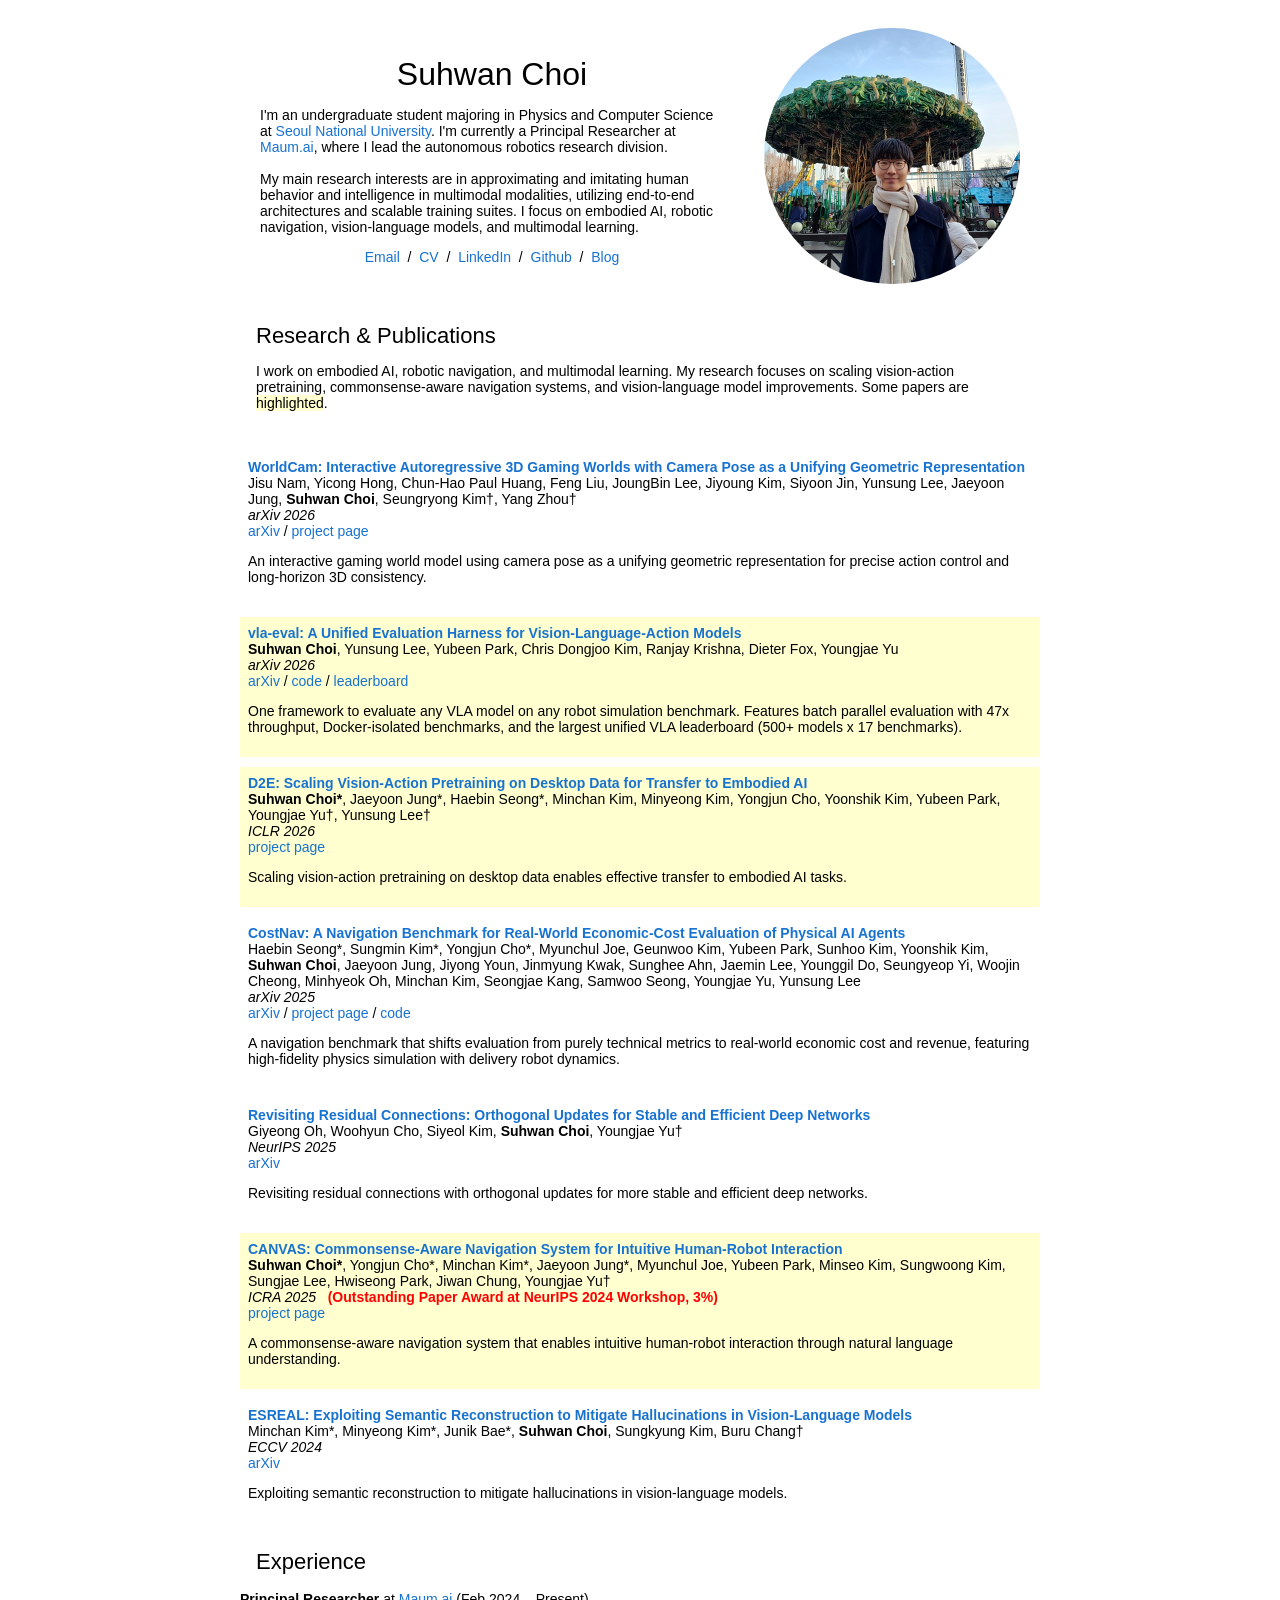
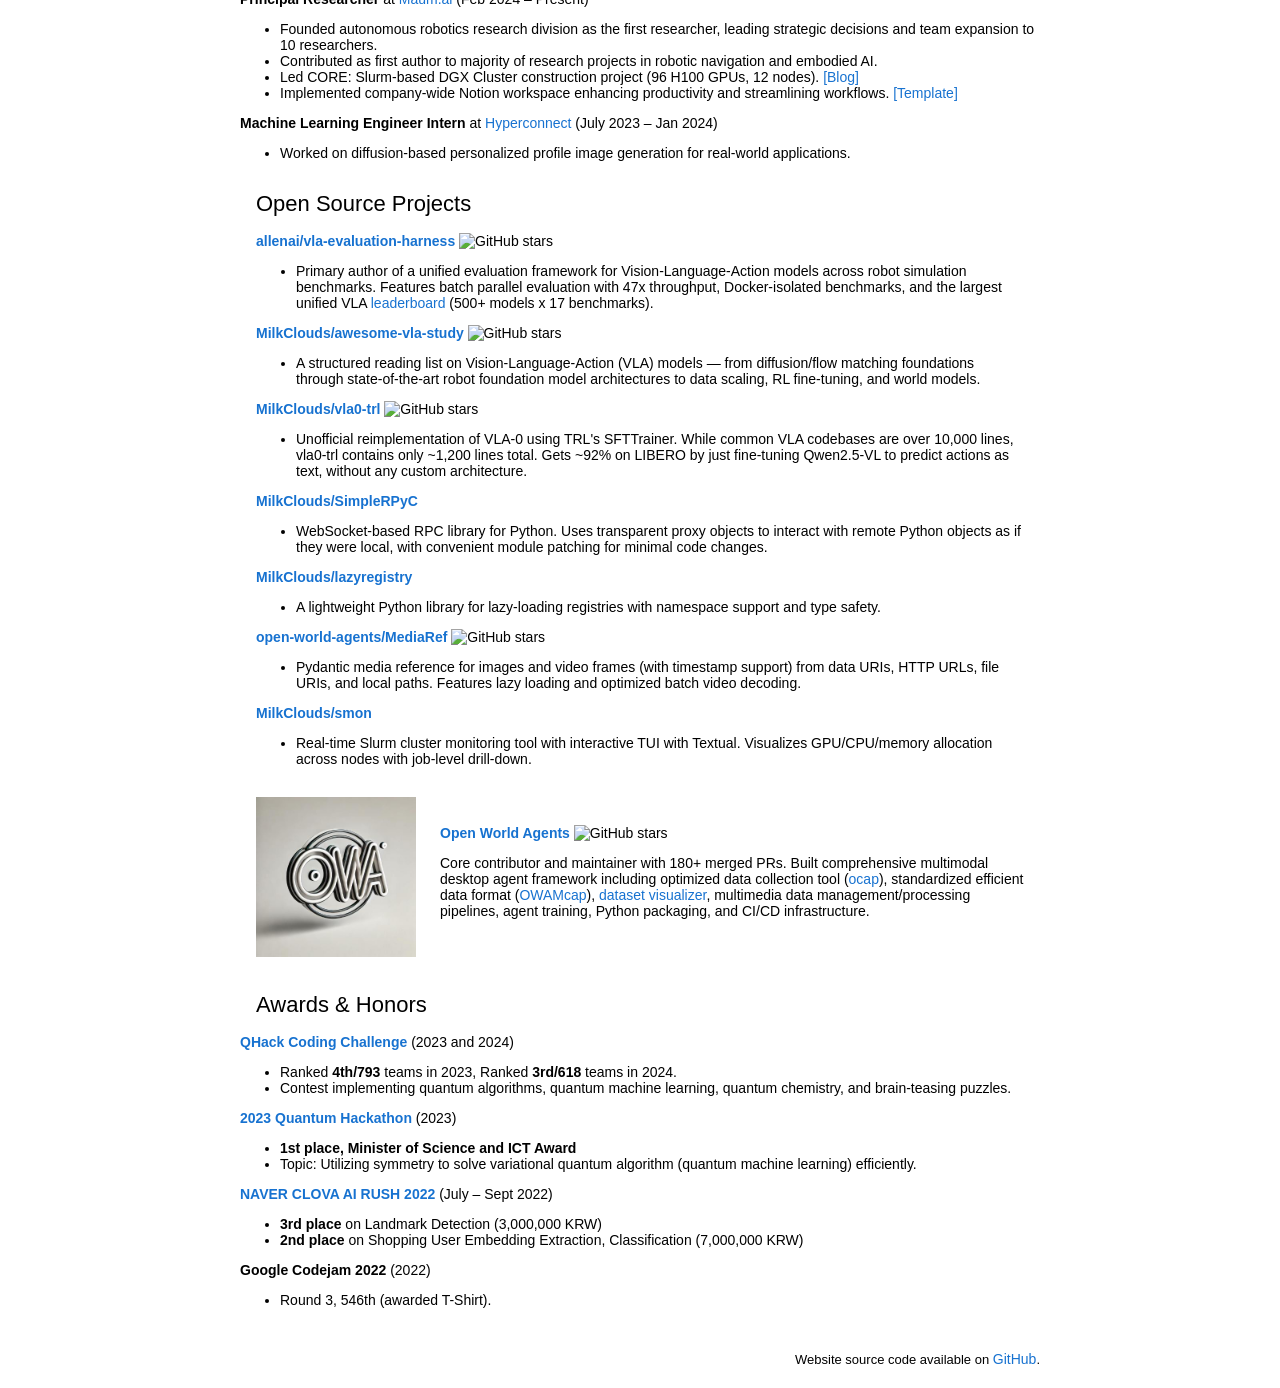
==== commit 02606403: "Update CV: mark co-authors with asterisks for clarity in publication listing" ====
--- a/index.html
+++ b/index.html
@@ -138,7 +138,7 @@
                     <span class="papertitle">CostNav: A Navigation Benchmark for Real-World Economic-Cost Evaluation of Physical AI Agents</span>
                   </a>
                   <br>
-                  Haebin Seong, Sungmin Kim, Yongjun Cho, Myunchul Joe, Geunwoo Kim, Yubeen Park, Sunhoo Kim, Yoonshik Kim, <strong>Suhwan Choi</strong>, Jaeyoon Jung, Jiyong Youn, Jinmyung Kwak, Sunghee Ahn, Jaemin Lee, Younggil Do, Seungyeop Yi, Woojin Cheong, Minhyeok Oh, Minchan Kim, Seongjae Kang, Samwoo Seong, Youngjae Yu, Yunsung Lee
+                  Haebin Seong*, Sungmin Kim*, Yongjun Cho*, Myunchul Joe, Geunwoo Kim, Yubeen Park, Sunhoo Kim, Yoonshik Kim, <strong>Suhwan Choi</strong>, Jaeyoon Jung, Jiyong Youn, Jinmyung Kwak, Sunghee Ahn, Jaemin Lee, Younggil Do, Seungyeop Yi, Woojin Cheong, Minhyeok Oh, Minchan Kim, Seongjae Kang, Samwoo Seong, Youngjae Yu, Yunsung Lee
                   <br>
                   <em>arXiv 2025</em>
                   <br>
